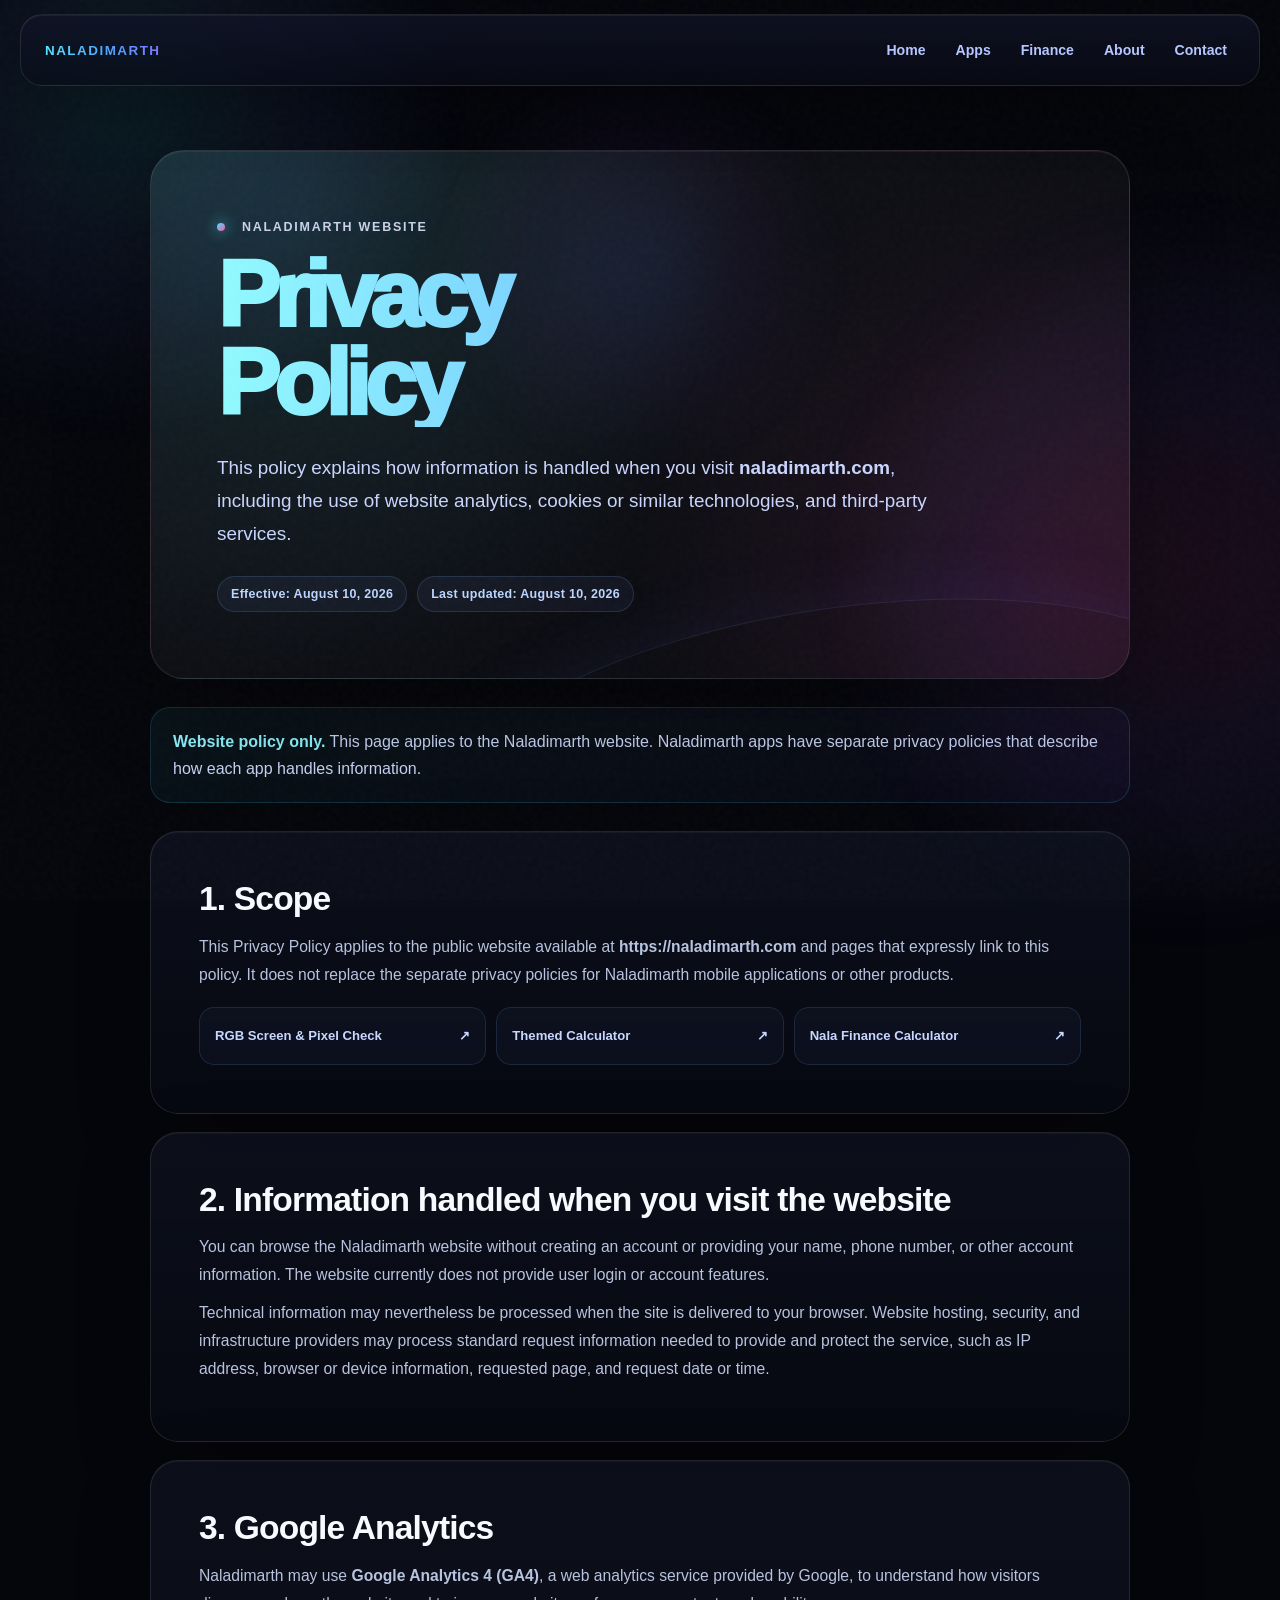
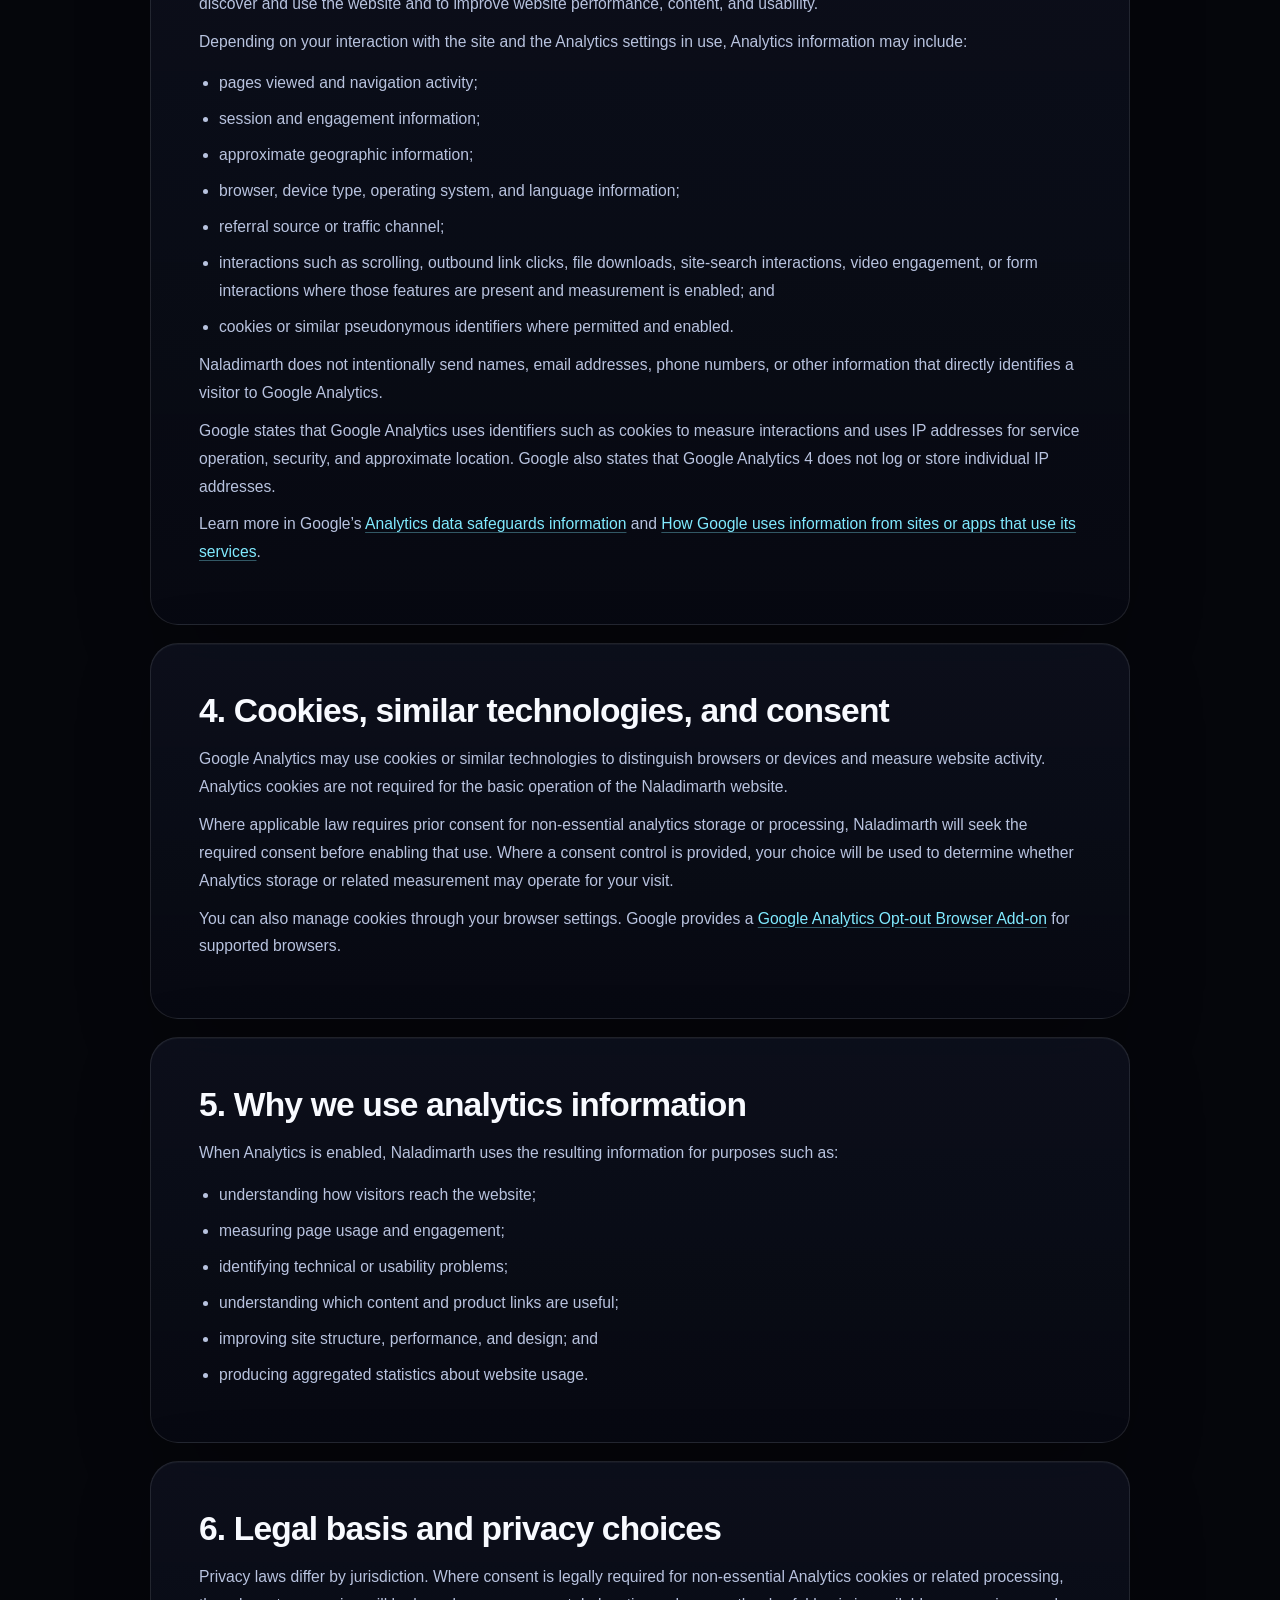
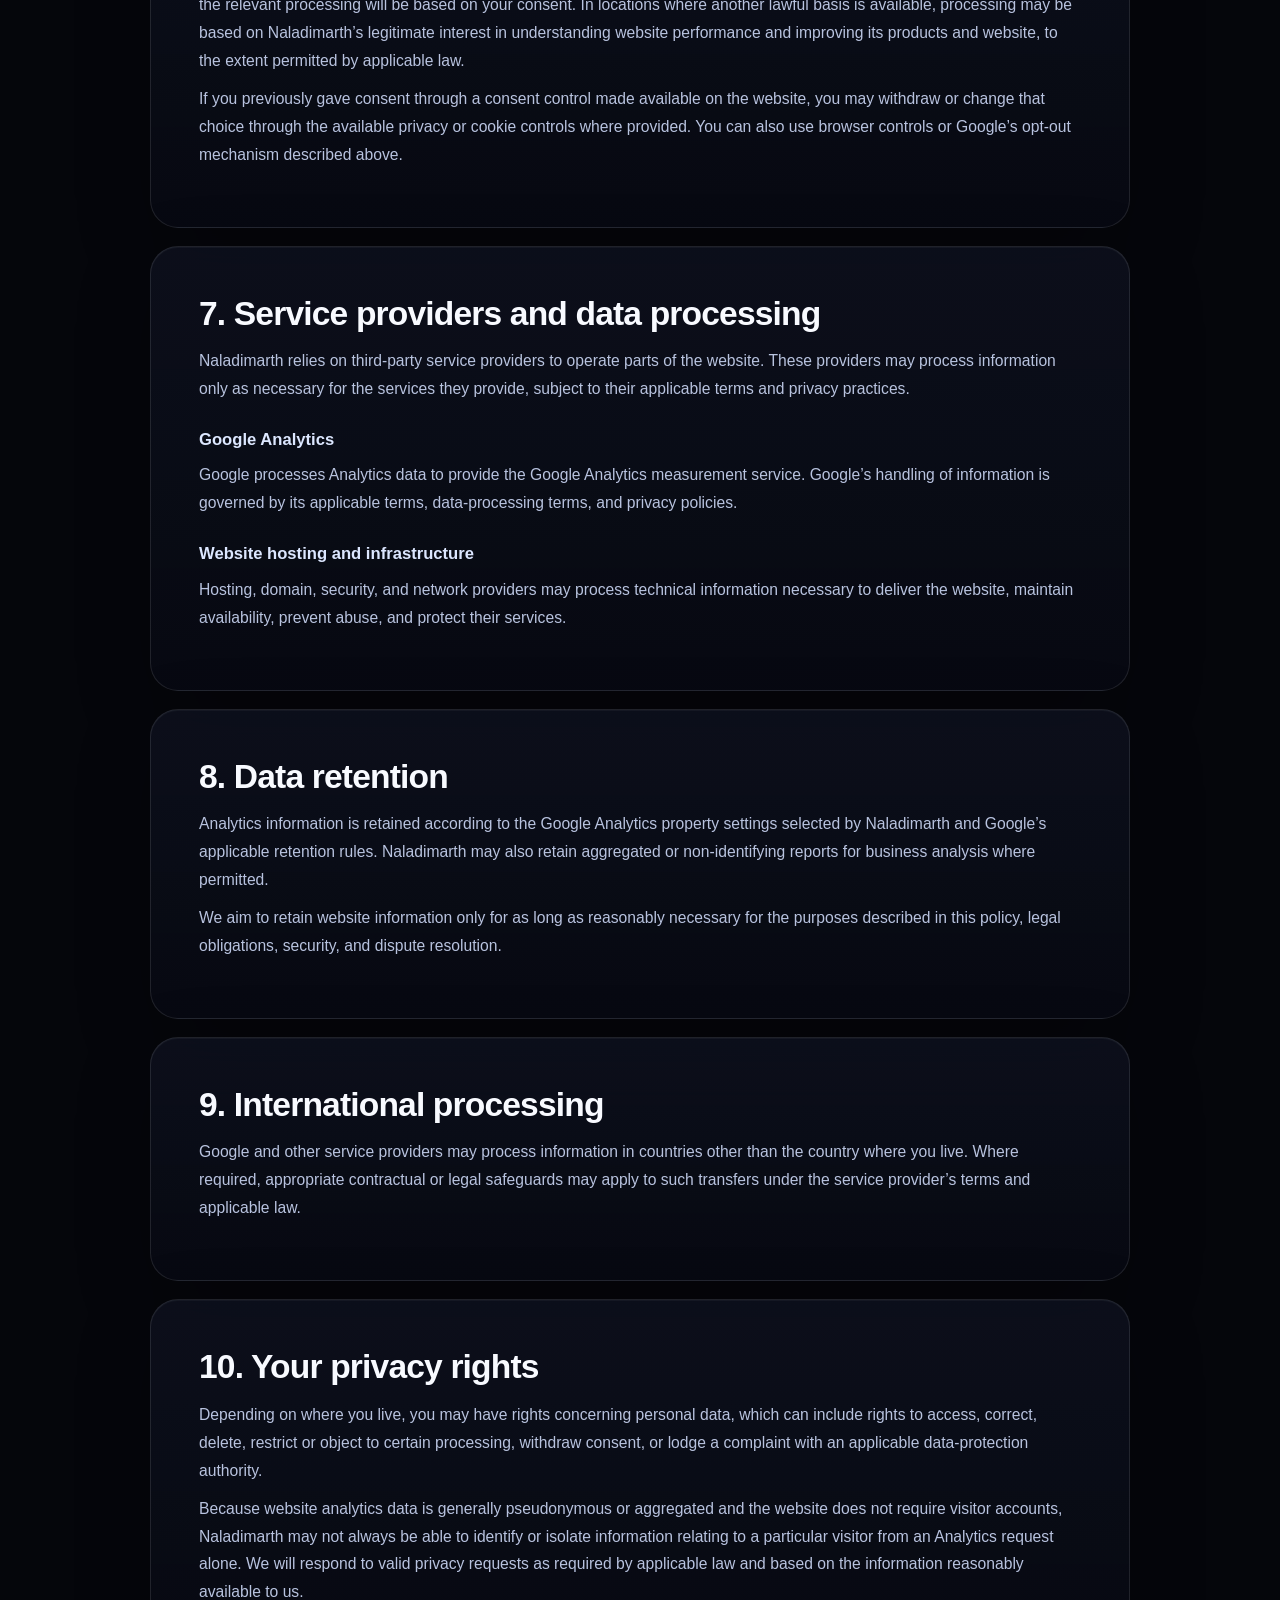
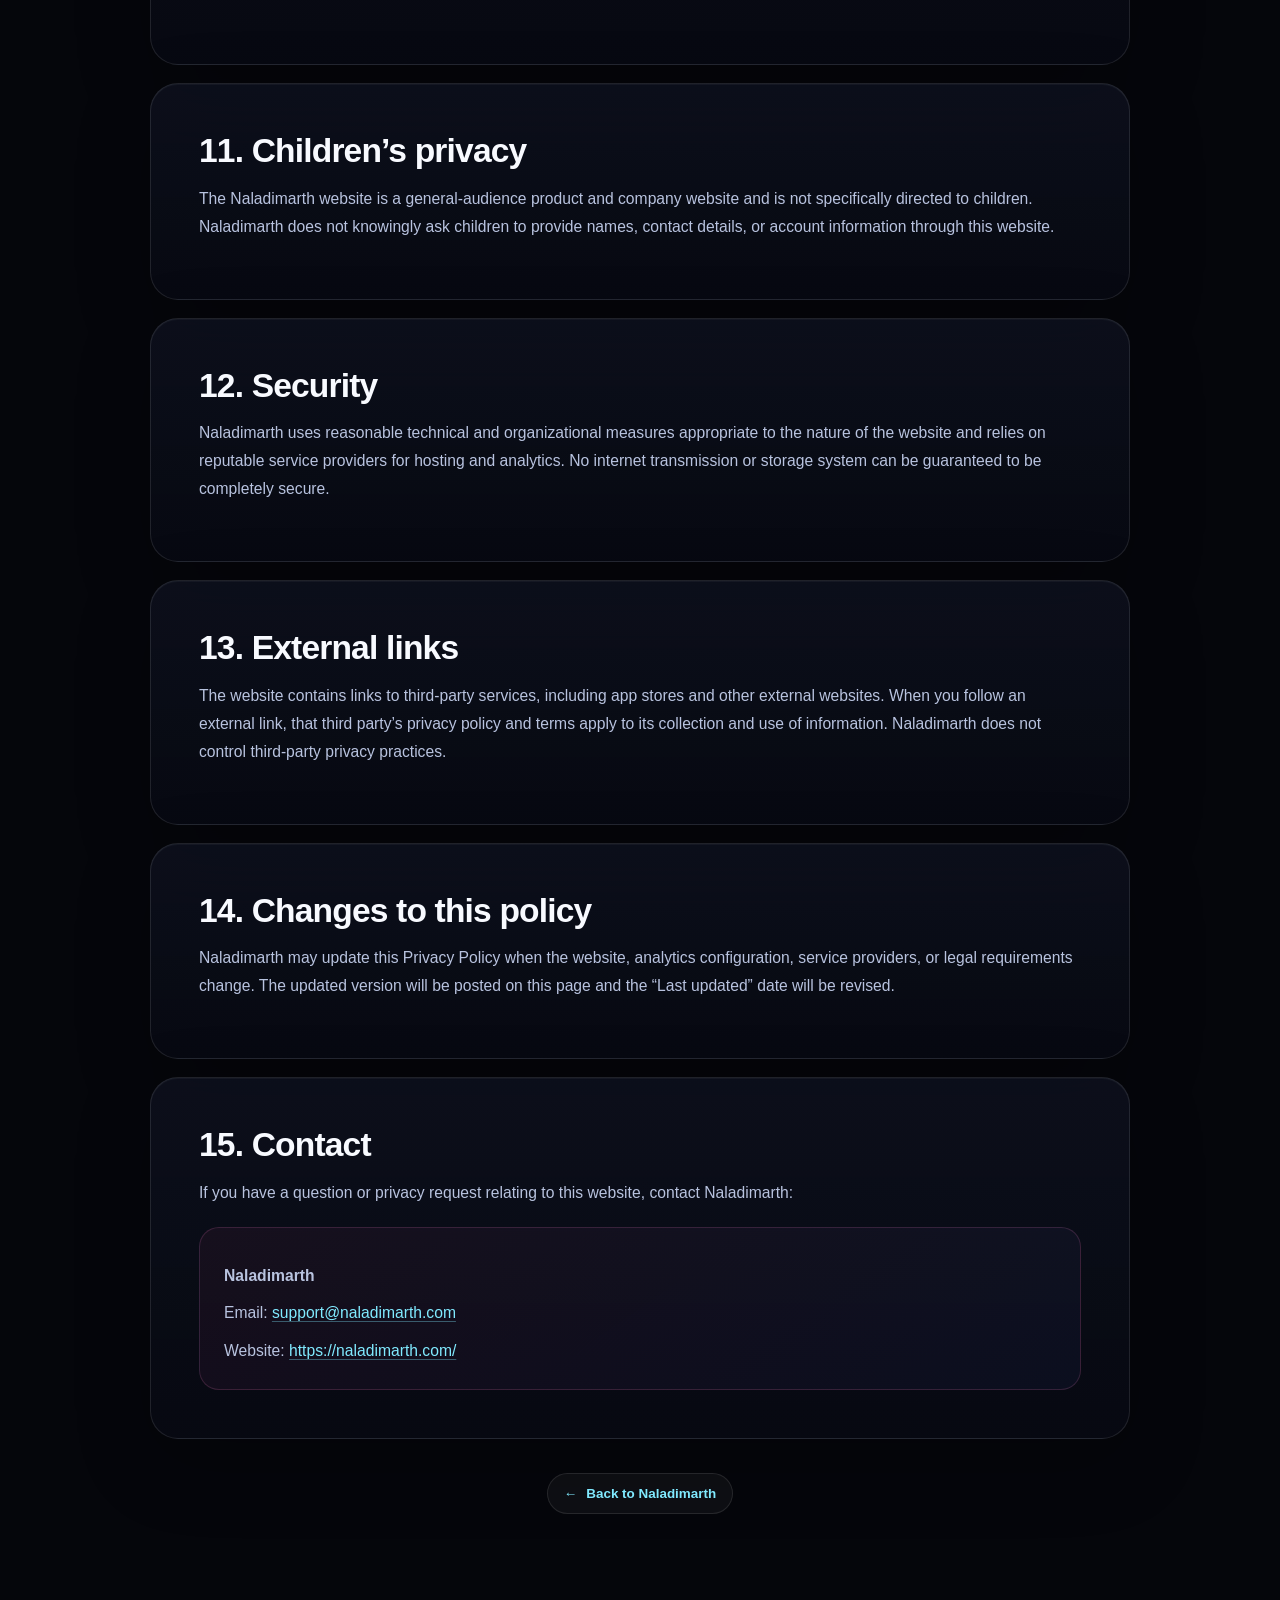
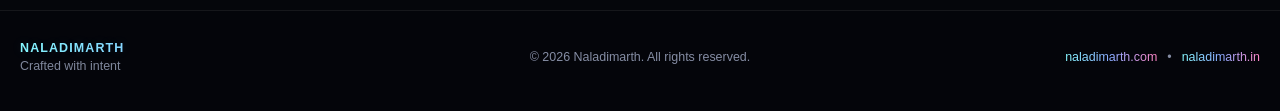
==== nala-website-privacy-policy.html @ ff7041a6 "Add Naladimarth website privacy policy" ====
<!doctype html>
<html lang="en">
<head>
  <meta charset="utf-8" />
  <meta name="viewport" content="width=device-width, initial-scale=1, viewport-fit=cover" />
  <meta name="theme-color" content="#05060b" />

  <title>Naladimarth Website Privacy Policy</title>
  <meta name="description" content="Privacy Policy for the Naladimarth website, including information about website analytics, cookies, visitor data, and privacy choices." />
  <meta name="robots" content="index, follow" />
  <link rel="canonical" href="https://naladimarth.com/nala-website-privacy-policy.html" />

  <meta property="og:type" content="website" />
  <meta property="og:title" content="Naladimarth Website Privacy Policy" />
  <meta property="og:description" content="How Naladimarth handles information when you visit naladimarth.com." />
  <meta property="og:url" content="https://naladimarth.com/nala-website-privacy-policy.html" />
  <meta property="og:site_name" content="Naladimarth" />

  <meta name="twitter:card" content="summary" />
  <meta name="twitter:title" content="Naladimarth Website Privacy Policy" />
  <meta name="twitter:description" content="How Naladimarth handles information when you visit naladimarth.com." />

  <link rel="icon" href="data:image/svg+xml,%3Csvg xmlns='http://www.w3.org/2000/svg' viewBox='0 0 64 64'%3E%3Crect width='64' height='64' rx='16' fill='%2305060b'/%3E%3Ctext x='50%25' y='52%25' dominant-baseline='middle' text-anchor='middle' font-size='38' font-family='Arial,sans-serif' font-weight='800' fill='white'%3EN%3C/text%3E%3C/svg%3E" />
  <link rel="stylesheet" href="/assets/css/site.css" />

  <style>
    .policy-main {
      position: relative;
      z-index: 2;
      min-height: 100svh;
      padding: 150px 0 96px;
    }

    .policy-main::before,
    .policy-main::after {
      content: "";
      position: fixed;
      z-index: -1;
      pointer-events: none;
      border-radius: 50%;
      filter: blur(30px);
      opacity: .8;
    }

    .policy-main::before {
      width: min(52vw, 760px);
      height: min(52vw, 760px);
      top: -18vw;
      left: -16vw;
      background: radial-gradient(circle, rgba(67, 233, 255, .13), rgba(92, 124, 255, .08) 42%, transparent 72%);
    }

    .policy-main::after {
      width: min(58vw, 820px);
      height: min(58vw, 820px);
      right: -22vw;
      top: 22vh;
      background: radial-gradient(circle, rgba(255, 79, 167, .11), rgba(138, 92, 255, .08) 44%, transparent 72%);
    }

    .policy-shell {
      width: min(calc(100% - 40px), 980px);
      margin: 0 auto;
    }

    .policy-hero {
      position: relative;
      overflow: hidden;
      margin-bottom: 28px;
      padding: clamp(34px, 6vw, 66px);
      border: 1px solid var(--line);
      border-radius: 34px;
      background:
        radial-gradient(circle at 15% 15%, rgba(67, 233, 255, .11), transparent 28rem),
        radial-gradient(circle at 92% 82%, rgba(255, 79, 167, .10), transparent 26rem),
        linear-gradient(145deg, rgba(255,255,255,.055), rgba(255,255,255,.018));
      box-shadow: 0 30px 95px rgba(0,0,0,.30), inset 0 1px 0 rgba(255,255,255,.055);
    }

    .policy-hero::after {
      content: "";
      position: absolute;
      inset: auto -12% -45% 30%;
      height: 58%;
      border-radius: 50%;
      border: 1px solid rgba(112, 179, 255, .12);
      box-shadow: 0 0 80px rgba(103, 103, 255, .09);
      transform: rotate(-8deg);
      pointer-events: none;
    }

    .policy-hero .eyebrow {
      display: inline-flex;
      align-items: center;
      gap: 9px;
      margin-bottom: 18px;
    }

    .policy-hero h1 {
      max-width: 820px;
      margin: 0;
      font-size: clamp(3rem, 7.3vw, 6.7rem);
      line-height: .94;
      letter-spacing: -.065em;
      font-weight: 950;
      background: linear-gradient(90deg, #92fbff 0%, #75c4ff 24%, #9c82ff 51%, #ff82c4 78%, #ffd278 100%);
      background-size: 220% 100%;
      -webkit-background-clip: text;
      background-clip: text;
      color: transparent;
    }

    .policy-hero-copy {
      max-width: 720px;
      margin: 24px 0 0;
      color: #cad6ff;
      font-size: clamp(1rem, 1.9vw, 1.18rem);
      line-height: 1.75;
    }

    .policy-meta {
      display: flex;
      flex-wrap: wrap;
      gap: 10px;
      margin-top: 26px;
    }

    .policy-meta span {
      display: inline-flex;
      align-items: center;
      min-height: 36px;
      padding: 8px 13px;
      border: 1px solid rgba(133, 179, 255, .16);
      border-radius: 999px;
      background: rgba(115, 153, 255, .065);
      color: #bcd6ff;
      font-size: .78rem;
      font-weight: 800;
      letter-spacing: .025em;
    }

    .policy-note {
      margin: 0 0 28px;
      padding: 20px 22px;
      border: 1px solid rgba(67, 233, 255, .15);
      border-radius: 20px;
      background: linear-gradient(145deg, rgba(67, 233, 255, .055), rgba(138, 92, 255, .045));
      color: #c9d6f7;
      line-height: 1.7;
    }

    .policy-note strong { color: #8ef4ff; }

    .policy-card {
      margin-top: 18px;
      padding: clamp(28px, 5vw, 48px);
      border: 1px solid var(--line);
      border-radius: 28px;
      background:
        linear-gradient(180deg, rgba(14, 17, 31, .78), rgba(8, 10, 19, .86));
      box-shadow: 0 24px 76px rgba(0,0,0,.24), inset 0 1px 0 rgba(255,255,255,.04);
    }

    .policy-card h2 {
      margin: 0 0 14px;
      color: #f8faff;
      font-size: clamp(1.45rem, 3vw, 2.1rem);
      line-height: 1.15;
      letter-spacing: -.025em;
    }

    .policy-card h3 {
      margin: 26px 0 10px;
      color: #dce7ff;
      font-size: 1.04rem;
      line-height: 1.35;
    }

    .policy-card p,
    .policy-card li {
      color: #b8c3df;
      font-size: .98rem;
      line-height: 1.78;
    }

    .policy-card p { margin: 10px 0; }

    .policy-card ul {
      margin: 14px 0 6px;
      padding-left: 1.25rem;
    }

    .policy-card li + li { margin-top: 8px; }

    .policy-card a,
    .policy-contact a,
    .policy-back {
      color: #80eaff;
      text-decoration-color: rgba(128, 234, 255, .35);
      text-underline-offset: 3px;
    }

    .policy-card a:hover,
    .policy-contact a:hover,
    .policy-back:hover { color: #ffd0ed; }

    .policy-scope-links {
      display: grid;
      grid-template-columns: repeat(3, minmax(0, 1fr));
      gap: 10px;
      margin-top: 18px;
    }

    .policy-scope-links a {
      display: flex;
      align-items: center;
      justify-content: space-between;
      gap: 12px;
      min-height: 58px;
      padding: 13px 15px;
      border: 1px solid rgba(133, 179, 255, .14);
      border-radius: 15px;
      background: rgba(115, 153, 255, .045);
      color: #c8d7ff;
      font-size: .82rem;
      font-weight: 800;
      text-decoration: none;
      transition: transform .22s var(--ease), border-color .22s ease, background .22s ease;
    }

    .policy-scope-links a:hover {
      transform: translateY(-2px);
      border-color: rgba(112, 231, 255, .28);
      background: rgba(78, 210, 255, .07);
      color: #fff;
    }

    .policy-contact {
      margin-top: 20px;
      padding: 24px;
      border: 1px solid rgba(255, 130, 196, .16);
      border-radius: 20px;
      background: linear-gradient(145deg, rgba(255, 79, 167, .055), rgba(92, 124, 255, .05));
    }

    .policy-contact p:last-child { margin-bottom: 0; }

    .policy-back-row {
      display: flex;
      justify-content: center;
      padding-top: 34px;
    }

    .policy-back {
      display: inline-flex;
      align-items: center;
      gap: 9px;
      padding: 12px 16px;
      border: 1px solid rgba(255,255,255,.10);
      border-radius: 999px;
      background: rgba(255,255,255,.035);
      font-size: .84rem;
      font-weight: 850;
      text-decoration: none;
    }

    @media (max-width: 760px) {
      .policy-main { padding-top: 122px; padding-bottom: 72px; }
      .policy-shell { width: min(calc(100% - 28px), 980px); }
      .policy-hero { border-radius: 26px; }
      .policy-card { border-radius: 22px; }
      .policy-scope-links { grid-template-columns: 1fr; }
      .policy-scope-links a { min-height: 52px; }
    }

    @media (max-width: 520px) {
      .policy-main { padding-top: 110px; }
      .policy-hero { padding: 28px 22px 30px; }
      .policy-card { padding: 26px 21px; }
      .policy-note { padding: 18px; }
      .policy-hero h1 { font-size: clamp(2.65rem, 13vw, 4rem); }
    }
  </style>
</head>
<body>
  <a class="skip-link" href="#main">Skip to content</a>
  <div class="scroll-progress" aria-hidden="true"><span></span></div>
  <div class="cursor-glow" aria-hidden="true"></div>
  <div class="page-noise" aria-hidden="true"></div>

  <header class="site-header" data-header>
    <div class="header-shell">
      <a class="brand-mini" href="/" aria-label="Naladimarth home">NALADIMARTH</a>
      <nav class="site-nav" aria-label="Primary navigation">
        <a href="/#home">Home</a>
        <a href="/#apps">Apps</a>
        <a href="/#finance">Finance</a>
        <a href="/#about">About</a>
        <a href="/#contact">Contact</a>
      </nav>
    </div>
  </header>

  <main id="main" class="policy-main">
    <div class="policy-shell">
      <section class="policy-hero" aria-labelledby="policy-title">
        <p class="eyebrow"><span class="eyebrow-dot"></span> Naladimarth website</p>
        <h1 id="policy-title">Privacy<br />Policy</h1>
        <p class="policy-hero-copy">
          This policy explains how information is handled when you visit <strong>naladimarth.com</strong>, including the use of website analytics, cookies or similar technologies, and third-party services.
        </p>
        <div class="policy-meta" aria-label="Policy details">
          <span>Effective: August 10, 2026</span>
          <span>Last updated: August 10, 2026</span>
        </div>
      </section>

      <p class="policy-note">
        <strong>Website policy only.</strong> This page applies to the Naladimarth website. Naladimarth apps have separate privacy policies that describe how each app handles information.
      </p>

      <section class="policy-card">
        <h2>1. Scope</h2>
        <p>
          This Privacy Policy applies to the public website available at <strong>https://naladimarth.com</strong> and pages that expressly link to this policy. It does not replace the separate privacy policies for Naladimarth mobile applications or other products.
        </p>
        <div class="policy-scope-links" aria-label="App privacy policies">
          <a href="/privacy-policy.html">RGB Screen &amp; Pixel Check <span aria-hidden="true">↗</span></a>
          <a href="/nala-calculator/privacy-policy.html">Themed Calculator <span aria-hidden="true">↗</span></a>
          <a href="/nala-finance-calculator/privacy-policy.html">Nala Finance Calculator <span aria-hidden="true">↗</span></a>
        </div>
      </section>

      <section class="policy-card">
        <h2>2. Information handled when you visit the website</h2>
        <p>
          You can browse the Naladimarth website without creating an account or providing your name, phone number, or other account information. The website currently does not provide user login or account features.
        </p>
        <p>
          Technical information may nevertheless be processed when the site is delivered to your browser. Website hosting, security, and infrastructure providers may process standard request information needed to provide and protect the service, such as IP address, browser or device information, requested page, and request date or time.
        </p>
      </section>

      <section class="policy-card">
        <h2>3. Google Analytics</h2>
        <p>
          Naladimarth may use <strong>Google Analytics 4 (GA4)</strong>, a web analytics service provided by Google, to understand how visitors discover and use the website and to improve website performance, content, and usability.
        </p>
        <p>Depending on your interaction with the site and the Analytics settings in use, Analytics information may include:</p>
        <ul>
          <li>pages viewed and navigation activity;</li>
          <li>session and engagement information;</li>
          <li>approximate geographic information;</li>
          <li>browser, device type, operating system, and language information;</li>
          <li>referral source or traffic channel;</li>
          <li>interactions such as scrolling, outbound link clicks, file downloads, site-search interactions, video engagement, or form interactions where those features are present and measurement is enabled; and</li>
          <li>cookies or similar pseudonymous identifiers where permitted and enabled.</li>
        </ul>
        <p>
          Naladimarth does not intentionally send names, email addresses, phone numbers, or other information that directly identifies a visitor to Google Analytics.
        </p>
        <p>
          Google states that Google Analytics uses identifiers such as cookies to measure interactions and uses IP addresses for service operation, security, and approximate location. Google also states that Google Analytics 4 does not log or store individual IP addresses.
        </p>
        <p>
          Learn more in Google’s <a href="https://support.google.com/analytics/answer/6004245" target="_blank" rel="noopener noreferrer">Analytics data safeguards information</a> and <a href="https://policies.google.com/technologies/partner-sites" target="_blank" rel="noopener noreferrer">How Google uses information from sites or apps that use its services</a>.
        </p>
      </section>

      <section class="policy-card">
        <h2>4. Cookies, similar technologies, and consent</h2>
        <p>
          Google Analytics may use cookies or similar technologies to distinguish browsers or devices and measure website activity. Analytics cookies are not required for the basic operation of the Naladimarth website.
        </p>
        <p>
          Where applicable law requires prior consent for non-essential analytics storage or processing, Naladimarth will seek the required consent before enabling that use. Where a consent control is provided, your choice will be used to determine whether Analytics storage or related measurement may operate for your visit.
        </p>
        <p>
          You can also manage cookies through your browser settings. Google provides a <a href="https://tools.google.com/dlpage/gaoptout" target="_blank" rel="noopener noreferrer">Google Analytics Opt-out Browser Add-on</a> for supported browsers.
        </p>
      </section>

      <section class="policy-card">
        <h2>5. Why we use analytics information</h2>
        <p>When Analytics is enabled, Naladimarth uses the resulting information for purposes such as:</p>
        <ul>
          <li>understanding how visitors reach the website;</li>
          <li>measuring page usage and engagement;</li>
          <li>identifying technical or usability problems;</li>
          <li>understanding which content and product links are useful;</li>
          <li>improving site structure, performance, and design; and</li>
          <li>producing aggregated statistics about website usage.</li>
        </ul>
      </section>

      <section class="policy-card">
        <h2>6. Legal basis and privacy choices</h2>
        <p>
          Privacy laws differ by jurisdiction. Where consent is legally required for non-essential Analytics cookies or related processing, the relevant processing will be based on your consent. In locations where another lawful basis is available, processing may be based on Naladimarth’s legitimate interest in understanding website performance and improving its products and website, to the extent permitted by applicable law.
        </p>
        <p>
          If you previously gave consent through a consent control made available on the website, you may withdraw or change that choice through the available privacy or cookie controls where provided. You can also use browser controls or Google’s opt-out mechanism described above.
        </p>
      </section>

      <section class="policy-card">
        <h2>7. Service providers and data processing</h2>
        <p>
          Naladimarth relies on third-party service providers to operate parts of the website. These providers may process information only as necessary for the services they provide, subject to their applicable terms and privacy practices.
        </p>
        <h3>Google Analytics</h3>
        <p>
          Google processes Analytics data to provide the Google Analytics measurement service. Google’s handling of information is governed by its applicable terms, data-processing terms, and privacy policies.
        </p>
        <h3>Website hosting and infrastructure</h3>
        <p>
          Hosting, domain, security, and network providers may process technical information necessary to deliver the website, maintain availability, prevent abuse, and protect their services.
        </p>
      </section>

      <section class="policy-card">
        <h2>8. Data retention</h2>
        <p>
          Analytics information is retained according to the Google Analytics property settings selected by Naladimarth and Google’s applicable retention rules. Naladimarth may also retain aggregated or non-identifying reports for business analysis where permitted.
        </p>
        <p>
          We aim to retain website information only for as long as reasonably necessary for the purposes described in this policy, legal obligations, security, and dispute resolution.
        </p>
      </section>

      <section class="policy-card">
        <h2>9. International processing</h2>
        <p>
          Google and other service providers may process information in countries other than the country where you live. Where required, appropriate contractual or legal safeguards may apply to such transfers under the service provider’s terms and applicable law.
        </p>
      </section>

      <section class="policy-card">
        <h2>10. Your privacy rights</h2>
        <p>
          Depending on where you live, you may have rights concerning personal data, which can include rights to access, correct, delete, restrict or object to certain processing, withdraw consent, or lodge a complaint with an applicable data-protection authority.
        </p>
        <p>
          Because website analytics data is generally pseudonymous or aggregated and the website does not require visitor accounts, Naladimarth may not always be able to identify or isolate information relating to a particular visitor from an Analytics request alone. We will respond to valid privacy requests as required by applicable law and based on the information reasonably available to us.
        </p>
      </section>

      <section class="policy-card">
        <h2>11. Children’s privacy</h2>
        <p>
          The Naladimarth website is a general-audience product and company website and is not specifically directed to children. Naladimarth does not knowingly ask children to provide names, contact details, or account information through this website.
        </p>
      </section>

      <section class="policy-card">
        <h2>12. Security</h2>
        <p>
          Naladimarth uses reasonable technical and organizational measures appropriate to the nature of the website and relies on reputable service providers for hosting and analytics. No internet transmission or storage system can be guaranteed to be completely secure.
        </p>
      </section>

      <section class="policy-card">
        <h2>13. External links</h2>
        <p>
          The website contains links to third-party services, including app stores and other external websites. When you follow an external link, that third party’s privacy policy and terms apply to its collection and use of information. Naladimarth does not control third-party privacy practices.
        </p>
      </section>

      <section class="policy-card">
        <h2>14. Changes to this policy</h2>
        <p>
          Naladimarth may update this Privacy Policy when the website, analytics configuration, service providers, or legal requirements change. The updated version will be posted on this page and the “Last updated” date will be revised.
        </p>
      </section>

      <section class="policy-card">
        <h2>15. Contact</h2>
        <p>If you have a question or privacy request relating to this website, contact Naladimarth:</p>
        <div class="policy-contact">
          <p><strong>Naladimarth</strong></p>
          <p>Email: <a href="mailto:support@naladimarth.com">support@naladimarth.com</a></p>
          <p>Website: <a href="https://naladimarth.com/">https://naladimarth.com/</a></p>
        </div>
      </section>

      <div class="policy-back-row">
        <a class="policy-back" href="/"><span aria-hidden="true">←</span> Back to Naladimarth</a>
      </div>
    </div>
  </main>

  <footer class="site-footer">
    <div class="section-shell footer-row">
      <div class="footer-brand">
        <strong>NALADIMARTH</strong>
        <span>Crafted with intent</span>
      </div>
      <p>© 2026 Naladimarth. All rights reserved.</p>
      <div class="domain-links">
        <a href="https://naladimarth.com/">naladimarth.com</a>
        <span>•</span>
        <a href="https://naladimarth.in/">naladimarth.in</a>
      </div>
    </div>
  </footer>

  <script src="/assets/js/site.js" defer></script>
</body>
</html>
---- assets/css/site.css ----
:root {
  color-scheme: dark;
  --bg: #05060b;
  --bg-soft: #090b13;
  --panel: rgba(12, 15, 28, 0.72);
  --panel-strong: rgba(14, 17, 31, 0.92);
  --text: #f7f7fb;
  --muted: #aeb4c8;
  --line: rgba(255, 255, 255, 0.10);
  --line-strong: rgba(255, 255, 255, 0.17);
  --cyan: #43e9ff;
  --blue: #5c7cff;
  --violet: #8a5cff;
  --pink: #ff4fa7;
  --orange: #ff8a3d;
  --green: #52f28a;
  --max-width: 1240px;
  --header-h: 72px;
  --ease: cubic-bezier(.2,.8,.2,1);
}

* { box-sizing: border-box; }
html { scroll-behavior: smooth; scroll-padding-top: 92px; }
body {
  margin: 0;
  min-width: 320px;
  background:
    radial-gradient(circle at 50% -10%, rgba(80, 96, 255, 0.16), transparent 32rem),
    var(--bg);
  color: var(--text);
  font-family: Inter, ui-sans-serif, -apple-system, BlinkMacSystemFont, "Segoe UI", sans-serif;
  -webkit-font-smoothing: antialiased;
  text-rendering: optimizeLegibility;
  overflow-x: hidden;
  overflow-x: clip;
}

::selection { background: rgba(109, 103, 255, 0.45); color: #fff; }
a { color: inherit; }
img { max-width: 100%; display: block; }
button, a { -webkit-tap-highlight-color: transparent; }

.skip-link {
  position: fixed;
  left: 16px;
  top: 12px;
  z-index: 1000;
  transform: translateY(-180%);
  background: #fff;
  color: #06070b;
  border-radius: 10px;
  padding: 10px 14px;
  font-weight: 800;
}
.skip-link:focus { transform: translateY(0); }

.page-noise {
  position: fixed;
  inset: 0;
  pointer-events: none;
  z-index: 50;
  opacity: .035;
  background-image: url("data:image/svg+xml,%3Csvg viewBox='0 0 180 180' xmlns='http://www.w3.org/2000/svg'%3E%3Cfilter id='n'%3E%3CfeTurbulence type='fractalNoise' baseFrequency='.9' numOctaves='3' stitchTiles='stitch'/%3E%3C/filter%3E%3Crect width='100%25' height='100%25' filter='url(%23n)' opacity='.8'/%3E%3C/svg%3E");
}

.cursor-glow {
  position: fixed;
  z-index: 1;
  width: 420px;
  height: 420px;
  left: var(--cursor-x, 50vw);
  top: var(--cursor-y, 30vh);
  transform: translate(-50%, -50%);
  border-radius: 50%;
  background: radial-gradient(circle, rgba(90, 120, 255, .10), rgba(140, 80, 255, .05) 35%, transparent 70%);
  filter: blur(12px);
  pointer-events: none;
}

.scroll-progress {
  position: fixed;
  top: 0;
  left: 0;
  width: 100%;
  height: 2px;
  z-index: 200;
  background: transparent;
}
.scroll-progress span {
  display: block;
  width: var(--progress, 0%);
  height: 100%;
  background: linear-gradient(90deg, var(--cyan), var(--violet), var(--pink), var(--orange));
  box-shadow: 0 0 14px rgba(99, 106, 255, .9);
}

.site-header {
  position: fixed;
  top: 14px;
  left: 0;
  width: 100%;
  z-index: 100;
  padding: 0 18px;
  transition: transform .35s var(--ease), opacity .35s var(--ease);
}
.site-header.is-hidden { transform: translateY(-120%); opacity: 0; }
.header-shell {
  width: min(100%, var(--max-width));
  height: var(--header-h);
  margin: 0 auto;
  padding: 0 18px 0 24px;
  display: flex;
  align-items: center;
  justify-content: space-between;
  gap: 28px;
  border: 1px solid rgba(255,255,255,.10);
  border-radius: 22px;
  background: linear-gradient(180deg, rgba(17, 20, 38, .78), rgba(9, 11, 22, .66));
  box-shadow: 0 18px 65px rgba(0,0,0,.28), inset 0 1px 0 rgba(255,255,255,.06);
  backdrop-filter: blur(22px) saturate(145%);
  -webkit-backdrop-filter: blur(22px) saturate(145%);
}
.brand-mini {
  font-size: .84rem;
  font-weight: 900;
  letter-spacing: .11em;
  text-decoration: none;
  white-space: nowrap;
}
.site-nav {
  display: flex;
  align-items: center;
  gap: 2px;
}
.site-nav a {
  position: relative;
  padding: 11px 14px;
  border-radius: 999px;
  color: #c9cde0;
  font-size: .88rem;
  font-weight: 700;
  text-decoration: none;
  transition: color .25s ease, background .25s ease;
}
.site-nav a:hover,
.site-nav a.is-active {
  color: #fff;
  background: rgba(255,255,255,.055);
}
.site-nav a::after {
  content: "";
  position: absolute;
  left: 50%;
  right: 50%;
  bottom: 4px;
  height: 1.5px;
  border-radius: 999px;
  background: linear-gradient(90deg, var(--cyan), var(--pink));
  box-shadow: 0 0 10px rgba(65, 221, 255, .8);
  transition: left .3s var(--ease), right .3s var(--ease);
}
.site-nav a.is-active::after { left: 16px; right: 16px; }

.section-shell {
  width: min(calc(100% - 40px), var(--max-width));
  margin: 0 auto;
}
.section-anchor { position: relative; }
.eyebrow {
  margin: 0 0 14px;
  color: #cdd3e6;
  font-size: .78rem;
  line-height: 1;
  font-weight: 900;
  letter-spacing: .14em;
  text-transform: uppercase;
}
.eyebrow-dot {
  display: inline-block;
  width: 8px;
  height: 8px;
  margin-right: 8px;
  border-radius: 50%;
  background: linear-gradient(135deg, var(--cyan), var(--pink));
  box-shadow: 0 0 14px rgba(74, 225, 255, .9);
}

/* Hero */
.hero {
  min-height: max(760px, 100svh);
  padding: 150px 24px 80px;
  display: grid;
  place-items: center;
  isolation: isolate;
  overflow: hidden;
  border-bottom: 1px solid rgba(255,255,255,.08);
  background:
    radial-gradient(60% 55% at 50% 45%, rgba(28, 34, 68, .36), transparent 70%),
    linear-gradient(180deg, #05060b 0%, #060713 72%, #05060b 100%);
}
.hero-content {
  position: relative;
  z-index: 8;
  width: min(100%, 1420px);
  text-align: center;
}
.hero-eyebrow {
  color: #b7bed6;
  opacity: 0;
  animation: heroUp .85s .12s var(--ease) forwards;
}
.hero-title {
  margin: 0;
  font-size: clamp(4rem, 11.4vw, 10.6rem);
  line-height: .84;
  letter-spacing: -.07em;
  font-weight: 950;
  white-space: nowrap;
  filter: drop-shadow(0 0 36px rgba(111, 110, 255, .14));
}
.hero-title span {
  display: inline-block;
  color: #fff;
  background: linear-gradient(94deg, #ffffff 10%, #e9eaff 37%, #ffffff 58%, #d8ddff 84%);
  background-size: 180% 100%;
  -webkit-background-clip: text;
  background-clip: text;
  -webkit-text-fill-color: transparent;
  opacity: 0;
  transform: translateY(54px) scale(.985);
  animation: heroTitle 1.15s .22s var(--ease) forwards, titleShine 9s 1.6s ease-in-out infinite;
}
.hero-tagline {
  margin: 34px 0 0;
  font-size: clamp(2rem, 4.3vw, 4.25rem);
  line-height: 1;
  font-weight: 850;
  letter-spacing: -.045em;
  background: linear-gradient(90deg, var(--cyan), #6781ff 27%, #a75cff 52%, #ff4fa7 75%, var(--orange));
  background-size: 180% 100%;
  -webkit-background-clip: text;
  background-clip: text;
  color: transparent;
  opacity: 0;
  animation: heroUp .95s .46s var(--ease) forwards, gradientShift 8s 1.8s ease-in-out infinite alternate;
}
.hero-copy {
  margin: 20px auto 0;
  color: #bdc4d8;
  font-size: clamp(1rem, 1.6vw, 1.22rem);
  font-weight: 520;
  opacity: 0;
  animation: heroUp .9s .66s var(--ease) forwards;
}
.scroll-cue {
  margin: 68px auto 0;
  display: inline-flex;
  flex-direction: column;
  align-items: center;
  gap: 8px;
  color: #aab2ca;
  font-size: .74rem;
  font-weight: 800;
  letter-spacing: .11em;
  text-decoration: none;
  text-transform: uppercase;
  opacity: 0;
  animation: heroUp .9s .86s var(--ease) forwards;
}
.scroll-cue svg {
  width: 24px;
  height: 24px;
  fill: none;
  stroke: var(--cyan);
  stroke-width: 1.8;
  filter: drop-shadow(0 0 10px rgba(70, 233, 255, .7));
  animation: cueBounce 1.8s ease-in-out infinite;
}
.hero-orb {
  position: absolute;
  border-radius: 50%;
  filter: blur(40px);
  opacity: .68;
  z-index: 1;
  animation: orbFloat 14s ease-in-out infinite alternate;
}
.orb-one {
  width: 520px;
  height: 520px;
  left: -160px;
  top: 16%;
  background: radial-gradient(circle at 65% 45%, rgba(56, 117, 255, .72), rgba(105, 58, 255, .22) 52%, transparent 72%);
}
.orb-two {
  width: 560px;
  height: 560px;
  right: -180px;
  bottom: 3%;
  background: radial-gradient(circle at 30% 50%, rgba(255, 65, 148, .62), rgba(255, 118, 42, .18) 52%, transparent 72%);
  animation-delay: -5s;
}
.hero-grid {
  position: absolute;
  inset: 0;
  z-index: 0;
  opacity: .25;
  background-image:
    linear-gradient(rgba(255,255,255,.03) 1px, transparent 1px),
    linear-gradient(90deg, rgba(255,255,255,.03) 1px, transparent 1px);
  background-size: 64px 64px;
  -webkit-mask-image: linear-gradient(to bottom, transparent, #000 25%, #000 60%, transparent 92%);
  mask-image: linear-gradient(to bottom, transparent, #000 25%, #000 60%, transparent 92%);
}
.hero-ribbon {
  position: absolute;
  z-index: 3;
  left: -12%;
  width: 124%;
  height: 170px;
  border-radius: 50%;
  filter: blur(10px);
  opacity: .7;
  pointer-events: none;
}
.ribbon-one {
  bottom: 7%;
  transform: rotate(-4deg);
  background: radial-gradient(ellipse at 35% 50%, rgba(66, 231, 255, .36), transparent 22%), radial-gradient(ellipse at 64% 50%, rgba(156, 72, 255, .34), transparent 25%);
  animation: ribbonFlow 10s ease-in-out infinite alternate;
}
.ribbon-two {
  bottom: 4%;
  transform: rotate(5deg);
  background: radial-gradient(ellipse at 58% 50%, rgba(255, 59, 153, .25), transparent 28%), radial-gradient(ellipse at 82% 55%, rgba(255, 141, 62, .24), transparent 21%);
  animation: ribbonFlow 13s -4s ease-in-out infinite alternate-reverse;
}

/* Shared reveal */
.reveal {
  opacity: 0;
  transform: translateY(64px) scale(.985);
  filter: blur(10px);
  transition: opacity .9s var(--ease), transform .9s var(--ease), filter .9s var(--ease);
}
.reveal.is-visible {
  opacity: 1;
  transform: translateY(0) scale(1);
  filter: blur(0);
}

/* Apps */
.apps-section {
  padding: 132px 0 110px;
  background:
    radial-gradient(circle at 85% 18%, rgba(114, 65, 255, .12), transparent 28rem),
    radial-gradient(circle at 4% 68%, rgba(25, 190, 255, .08), transparent 26rem),
    #05060b;
}
.section-heading {
  max-width: 760px;
  margin-bottom: 70px;
}
.section-heading h2,
.finance-copy h2,
.about-copy h2,
.contact-card h2 {
  margin: 0;
  font-size: clamp(2.8rem, 5.6vw, 5.6rem);
  line-height: .98;
  letter-spacing: -.055em;
  font-weight: 920;
}
.section-heading h2 span,
.about-copy h2 span {
  background: linear-gradient(90deg, #7adfff, #8a70ff 52%, #ff67b7);
  -webkit-background-clip: text;
  background-clip: text;
  color: transparent;
}
.section-heading > p:last-child,
.finance-copy > p,
.about-copy > p:last-child,
.contact-card p {
  margin: 26px 0 0;
  max-width: 640px;
  color: var(--muted);
  font-size: clamp(1rem, 1.3vw, 1.14rem);
  line-height: 1.75;
}
.product {
  position: relative;
  min-height: 720px;
  display: grid;
  grid-template-columns: minmax(300px, .82fr) minmax(500px, 1.35fr);
  align-items: center;
  gap: 40px;
  padding: 66px 58px;
  margin: 0 0 72px;
  overflow: hidden;
  border: 1px solid var(--line);
  border-radius: 36px;
  background:
    linear-gradient(145deg, rgba(255,255,255,.055), rgba(255,255,255,.015) 38%, rgba(255,255,255,.024)),
    rgba(8, 10, 19, .78);
  box-shadow: 0 34px 100px rgba(0,0,0,.32), inset 0 1px 0 rgba(255,255,255,.06);
}
.product::before {
  content: "";
  position: absolute;
  inset: 0;
  pointer-events: none;
  opacity: .5;
  background: linear-gradient(105deg, transparent 0 42%, rgba(255,255,255,.035) 53%, transparent 66%);
  transform: translateX(-120%);
}
.product.is-visible::before { animation: panelSweep 1.4s .3s var(--ease) forwards; }
.product-calc {
  grid-template-columns: minmax(500px, 1.35fr) minmax(300px, .82fr);
}
.product-rgb { box-shadow: 0 34px 100px rgba(0,0,0,.34), 0 0 80px rgba(49, 200, 255, .035), inset 0 1px 0 rgba(255,255,255,.06); }
.product-calc { box-shadow: 0 34px 100px rgba(0,0,0,.34), 0 0 80px rgba(144, 75, 255, .045), inset 0 1px 0 rgba(255,255,255,.06); }
.product-copy { position: relative; z-index: 8; }
.product-index {
  position: absolute;
  top: -32px;
  right: 0;
  color: rgba(255,255,255,.06);
  font-size: 5.6rem;
  line-height: 1;
  font-weight: 950;
  letter-spacing: -.08em;
}
.app-icon {
  width: 92px;
  height: 92px;
  border-radius: 24px;
  box-shadow: 0 16px 40px rgba(0,0,0,.4), 0 0 34px rgba(91, 102, 255, .18);
}
.product-kicker {
  margin: 24px 0 10px;
  color: #96a0bf;
  font-size: .78rem;
  font-weight: 850;
  letter-spacing: .12em;
  text-transform: uppercase;
}
.product h3 {
  margin: 0;
  font-size: clamp(2.7rem, 4.6vw, 4.55rem);
  line-height: .95;
  letter-spacing: -.055em;
  font-weight: 920;
}
.product-description {
  margin: 24px 0 0;
  max-width: 470px;
  color: var(--muted);
  font-size: 1.02rem;
  line-height: 1.72;
}
.feature-chips,
.finance-pills {
  display: flex;
  flex-wrap: wrap;
  gap: 9px;
  margin-top: 26px;
}
.feature-chips span,
.finance-pills span {
  padding: 9px 12px;
  border: 1px solid rgba(255,255,255,.10);
  border-radius: 999px;
  background: rgba(255,255,255,.035);
  color: #d8dcef;
  font-size: .78rem;
  font-weight: 720;
}
.product-actions { margin-top: 32px; }
.play-button {
  display: inline-flex;
  align-items: center;
  gap: 12px;
  min-width: 168px;
  padding: 10px 16px 10px 13px;
  border: 1px solid var(--line-strong);
  border-radius: 14px;
  background: linear-gradient(180deg, rgba(255,255,255,.08), rgba(255,255,255,.035));
  box-shadow: inset 0 1px 0 rgba(255,255,255,.08), 0 10px 30px rgba(0,0,0,.2);
  text-decoration: none;
  color: #fff;
  font-size: 1rem;
  font-weight: 800;
  line-height: 1.05;
  transition: transform .25s var(--ease), border-color .25s ease, background .25s ease;
}
.play-button:hover { transform: translateY(-3px); border-color: rgba(255,255,255,.28); background: rgba(255,255,255,.09); }
.play-button small { display: block; color: #aeb5c9; font-size: .61rem; font-weight: 700; margin-bottom: 2px; }
.play-mark {
  width: 25px;
  height: 29px;
  flex: 0 0 auto;
  clip-path: polygon(0 0, 100% 50%, 0 100%);
  background: linear-gradient(145deg, #46e7ff 0 35%, #6af173 35% 53%, #ffe05e 53% 72%, #ff5d6f 72%);
  filter: drop-shadow(0 0 8px rgba(99, 115, 255, .35));
}
.legal-links {
  display: flex;
  gap: 20px;
  margin-top: 16px;
}
.legal-links a {
  color: #89dfff;
  font-size: .82rem;
  font-weight: 760;
  text-decoration: none;
}
.legal-links a:hover { color: #fff; text-decoration: underline; text-underline-offset: 4px; }

/* Phone stage */
.phones-stage {
  position: relative;
  min-height: 590px;
  display: grid;
  place-items: center;
  perspective: 1600px;
  isolation: isolate;
}
.phones-stage::after {
  content: "";
  position: absolute;
  left: 8%;
  right: 8%;
  bottom: 4%;
  height: 26px;
  z-index: -1;
  border-radius: 50%;
  background: rgba(70, 110, 255, .28);
  filter: blur(22px);
}
.stage-glow {
  position: absolute;
  width: 300px;
  height: 300px;
  border-radius: 50%;
  filter: blur(42px);
  opacity: .32;
  z-index: -2;
}
.glow-cyan { left: 14%; top: 34%; background: #17ddff; }
.glow-pink { right: 8%; bottom: 13%; background: #ff3f9d; }
.glow-violet { right: 12%; top: 12%; background: #8049ff; }
.glow-blue { left: 7%; bottom: 9%; background: #3d7cff; }
.phone {
  --parallax-y: 0px;
  --base-transform: translate3d(0,0,0);
  position: absolute;
  width: clamp(190px, 18vw, 245px);
  aspect-ratio: .485;
  padding: 7px;
  border-radius: 38px;
  background:
    linear-gradient(150deg, #eef2f5 0%, #6d747f 9%, #181a1f 18%, #a8adb5 43%, #272a30 62%, #eceff1 85%, #6f7680 100%);
  box-shadow:
    0 36px 70px rgba(0,0,0,.55),
    0 0 0 1px rgba(255,255,255,.20),
    inset 0 0 0 1px rgba(0,0,0,.35);
  transform: var(--base-transform) translateY(var(--parallax-y));
  transition: transform .2s linear;
  will-change: transform;
}
.phone::before,
.phone::after {
  content: "";
  position: absolute;
  right: -4px;
  width: 3px;
  border-radius: 0 3px 3px 0;
  background: #8e949e;
  box-shadow: inset 0 0 1px #fff;
}
.phone::before { top: 24%; height: 11%; }
.phone::after { top: 39%; height: 17%; }
.phone-screen {
  position: relative;
  width: 100%;
  height: 100%;
  overflow: hidden;
  border-radius: 32px;
  background: #030408;
  box-shadow: inset 0 0 0 1px rgba(0,0,0,.9);
}
.phone-screen img {
  width: 100%;
  height: 100%;
  object-fit: cover;
}
.phone-hardware {
  position: absolute;
  top: 12px;
  left: 50%;
  z-index: 8;
  transform: translateX(-50%);
  width: 45px;
  height: 14px;
  pointer-events: none;
}
.phone .camera {
  position: absolute;
  left: 50%;
  top: -1px;
  width: 11px;
  height: 11px;
  transform: translateX(-50%);
  border-radius: 50%;
  background: radial-gradient(circle at 37% 32%, #323a52 0 9%, #10141e 20%, #010203 70%);
  box-shadow: 0 0 0 2px rgba(0,0,0,.8);
}
.phone .speaker { display: none; }
.phone-main {
  z-index: 5;
  --base-transform: translate3d(0, -2%, 36px) rotateY(0deg) rotateZ(0deg);
}
.phone-left {
  left: 7%;
  z-index: 3;
  --base-transform: translate3d(0, 6%, 0) rotateY(16deg) rotateZ(-5deg) scale(.92);
}
.phone-right {
  right: 5%;
  z-index: 4;
  --base-transform: translate3d(0, 8%, 6px) rotateY(-16deg) rotateZ(5deg) scale(.92);
}
.calc-stage .phone-left { left: 3%; --base-transform: translate3d(0, 8%, 0) rotateY(15deg) rotateZ(-4deg) scale(.9); }
.calc-stage .phone-right { right: 1%; --base-transform: translate3d(0, 10%, 5px) rotateY(-16deg) rotateZ(5deg) scale(.9); }
.calc-stage .phone-main { --base-transform: translate3d(0, -1%, 38px) rotateY(0deg); }
.product.is-visible .phone-main { animation: phoneEnterMain 1.05s .2s var(--ease) both; }
.product.is-visible .phone-left { animation: phoneEnterLeft 1.05s .34s var(--ease) both; }
.product.is-visible .phone-right { animation: phoneEnterRight 1.05s .44s var(--ease) both; }

/* Finance */
.finance-section {
  position: relative;
  padding: 150px 0 155px;
  overflow: hidden;
  border-top: 1px solid rgba(255,255,255,.06);
  border-bottom: 1px solid rgba(255,255,255,.06);
  background:
    radial-gradient(circle at 76% 45%, rgba(23, 215, 255, .11), transparent 28rem),
    radial-gradient(circle at 24% 58%, rgba(88, 64, 255, .13), transparent 30rem),
    linear-gradient(180deg, #05070c, #061019 58%, #05070c);
}
.finance-grid-bg {
  position: absolute;
  inset: 0;
  opacity: .25;
  background-image:
    linear-gradient(rgba(72, 229, 255, .08) 1px, transparent 1px),
    linear-gradient(90deg, rgba(72, 229, 255, .08) 1px, transparent 1px);
  background-size: 54px 54px;
  -webkit-mask-image: radial-gradient(circle at 70% 50%, #000 0 30%, transparent 72%);
  mask-image: radial-gradient(circle at 70% 50%, #000 0 30%, transparent 72%);
}
.finance-shell {
  position: relative;
  z-index: 3;
  display: grid;
  grid-template-columns: .8fr 1.2fr;
  align-items: center;
  gap: 52px;
}
.coming-badge {
  display: inline-flex;
  align-items: center;
  gap: 9px;
  margin-bottom: 24px;
  padding: 9px 13px;
  border: 1px solid rgba(59, 236, 206, .25);
  border-radius: 999px;
  background: rgba(35, 213, 192, .06);
  color: #65f1dc;
  font-size: .76rem;
  font-weight: 900;
  letter-spacing: .12em;
  text-transform: uppercase;
}
.coming-badge span {
  width: 7px;
  height: 7px;
  border-radius: 50%;
  background: #5bf4d9;
  box-shadow: 0 0 13px rgba(91, 244, 217, .9);
  animation: badgePulse 1.8s ease-in-out infinite;
}
.finance-copy h2 span {
  background: linear-gradient(90deg, #6bf8ff, #8c8fff 55%, #c46bff);
  -webkit-background-clip: text;
  background-clip: text;
  color: transparent;
}
.finance-copy > p { max-width: 580px; }
.finance-visual {
  position: relative;
  min-height: 560px;
  border: 1px solid rgba(83, 230, 255, .12);
  border-radius: 34px;
  background: linear-gradient(160deg, rgba(14, 32, 44, .74), rgba(7, 10, 20, .62));
  box-shadow: inset 0 1px 0 rgba(255,255,255,.045), 0 30px 85px rgba(0,0,0,.25), 0 0 80px rgba(34, 210, 255, .04);
  overflow: hidden;
}
.finance-visual::after {
  content: "";
  position: absolute;
  inset: 0;
  background: linear-gradient(115deg, transparent 44%, rgba(255,255,255,.05) 52%, transparent 60%);
  transform: translateX(-120%);
}
.finance-visual.is-visible::after { animation: panelSweep 1.6s .35s var(--ease) forwards; }
.finance-chart {
  position: absolute;
  inset: 8% 4% 4%;
  width: 92%;
  height: 88%;
  overflow: visible;
}
.chart-grid-lines path {
  fill: none;
  stroke: rgba(93, 225, 255, .11);
  stroke-width: 1;
}
.chart-bars rect {
  fill: url(#barGradient);
  opacity: .78;
  transform-origin: center bottom;
  transform-box: fill-box;
  transform: scaleY(.02);
}
.finance-visual.is-visible .chart-bars rect { animation: barRise .9s var(--ease) forwards; }
.finance-visual.is-visible .chart-bars rect:nth-child(2) { animation-delay: .07s; }
.finance-visual.is-visible .chart-bars rect:nth-child(3) { animation-delay: .14s; }
.finance-visual.is-visible .chart-bars rect:nth-child(4) { animation-delay: .21s; }
.finance-visual.is-visible .chart-bars rect:nth-child(5) { animation-delay: .28s; }
.finance-visual.is-visible .chart-bars rect:nth-child(6) { animation-delay: .35s; }
.finance-visual.is-visible .chart-bars rect:nth-child(7) { animation-delay: .42s; }
.finance-visual.is-visible .chart-bars rect:nth-child(8) { animation-delay: .49s; }
.finance-visual.is-visible .chart-bars rect:nth-child(9) { animation-delay: .56s; }
.finance-visual.is-visible .chart-bars rect:nth-child(10) { animation-delay: .63s; }
.finance-visual.is-visible .chart-bars rect:nth-child(11) { animation-delay: .70s; }
.chart-line {
  fill: none;
  stroke: url(#lineGradient);
  stroke-width: 5;
  stroke-linecap: round;
  filter: url(#glow);
  stroke-dasharray: 920;
  stroke-dashoffset: 920;
}
.chart-line-shadow { stroke-width: 14; opacity: .16; filter: blur(9px); }
.finance-visual.is-visible .chart-line { animation: lineDraw 1.65s .25s var(--ease) forwards; }
.chart-points circle {
  fill: #84f9ff;
  opacity: 0;
  filter: drop-shadow(0 0 10px #4be8ff);
}
.finance-visual.is-visible .chart-points circle { animation: pointPop .45s 1.25s var(--ease) forwards; }
.chart-orb {
  position: absolute;
  width: 320px;
  height: 320px;
  right: -70px;
  top: -90px;
  border-radius: 50%;
  background: radial-gradient(circle, rgba(59, 222, 255, .19), transparent 66%);
  filter: blur(12px);
}
.floating-metric {
  position: absolute;
  z-index: 3;
  display: flex;
  align-items: center;
  gap: 9px;
  padding: 10px 12px;
  border: 1px solid rgba(255,255,255,.10);
  border-radius: 13px;
  background: rgba(9, 15, 26, .72);
  backdrop-filter: blur(16px);
  box-shadow: 0 14px 35px rgba(0,0,0,.27);
  color: #e9edf9;
  font-size: .73rem;
  animation: metricFloat 4.5s ease-in-out infinite;
}
.floating-metric span { color: var(--cyan); font-size: 1rem; font-weight: 900; }
.metric-one { top: 16%; left: 8%; }
.metric-two { top: 38%; right: 7%; animation-delay: -1.5s; }
.metric-three { bottom: 12%; left: 19%; animation-delay: -2.7s; }

/* About */
.about-section {
  padding: 145px 0;
  background:
    radial-gradient(circle at 80% 50%, rgba(117, 55, 255, .10), transparent 28rem),
    #05060b;
}
.about-grid {
  display: grid;
  grid-template-columns: 1fr .9fr;
  align-items: center;
  gap: 70px;
}
.about-copy > p:last-child { max-width: 680px; }
.intent-mark {
  position: relative;
  width: min(460px, 80vw);
  aspect-ratio: 1;
  margin-inline: auto;
  display: grid;
  place-items: center;
}
.intent-ring {
  position: absolute;
  border-radius: 50%;
  border: 1px solid rgba(255,255,255,.10);
  box-shadow: inset 0 0 50px rgba(110, 93, 255, .05);
}
.ring-one { inset: 6%; animation: ringSpin 18s linear infinite; border-color: rgba(79, 214, 255, .18); }
.ring-two { inset: 20%; animation: ringSpin 13s linear infinite reverse; border-color: rgba(255, 91, 175, .18); }
.ring-three { inset: 34%; animation: pulseRing 4s ease-in-out infinite; border-color: rgba(159, 102, 255, .28); }
.intent-ring::before,
.intent-ring::after {
  content: "";
  position: absolute;
  width: 9px;
  height: 9px;
  border-radius: 50%;
  background: currentColor;
  box-shadow: 0 0 18px currentColor;
}
.ring-one::before { top: -5px; left: 50%; color: #5aeaff; }
.ring-one::after { bottom: 11%; right: 4%; color: #8b6cff; }
.ring-two::before { top: 14%; right: 0; color: #ff5ab3; }
.ring-two::after { bottom: -4px; left: 44%; color: #ff9354; }
.intent-core {
  width: 126px;
  height: 126px;
  display: grid;
  place-items: center;
  border: 1px solid rgba(255,255,255,.14);
  border-radius: 34px;
  background: linear-gradient(145deg, rgba(255,255,255,.10), rgba(255,255,255,.025));
  box-shadow: 0 24px 65px rgba(0,0,0,.35), 0 0 60px rgba(111, 78, 255, .12), inset 0 1px 0 rgba(255,255,255,.08);
  font-size: 4.6rem;
  line-height: 1;
  font-weight: 950;
  letter-spacing: -.08em;
  background-clip: padding-box;
}
.spark {
  position: absolute;
  width: 5px;
  height: 5px;
  border-radius: 50%;
  background: #fff;
  box-shadow: 0 0 18px 5px rgba(101, 202, 255, .48);
  animation: sparkPulse 2.3s ease-in-out infinite;
}
.spark-one { top: 16%; left: 23%; }
.spark-two { top: 30%; right: 12%; animation-delay: -.8s; }
.spark-three { bottom: 17%; right: 30%; animation-delay: -1.45s; }

/* Contact / footer */
.contact-section { padding: 0 0 100px; }
.contact-card {
  display: grid;
  grid-template-columns: 1fr auto;
  align-items: center;
  gap: 40px;
  padding: 46px 50px;
  border: 1px solid var(--line);
  border-radius: 30px;
  background:
    radial-gradient(circle at 88% 40%, rgba(46, 230, 255, .10), transparent 23rem),
    linear-gradient(145deg, rgba(255,255,255,.055), rgba(255,255,255,.018));
  box-shadow: 0 25px 80px rgba(0,0,0,.27), inset 0 1px 0 rgba(255,255,255,.05);
}
.contact-card h2 { font-size: clamp(2.7rem, 4.8vw, 4.4rem); }
.contact-card p { margin-top: 14px; }
.contact-email {
  display: inline-flex;
  align-items: center;
  gap: 12px;
  padding: 16px 18px;
  border: 1px solid rgba(75, 227, 255, .18);
  border-radius: 15px;
  background: rgba(67, 215, 255, .055);
  color: #6ceaff;
  font-weight: 850;
  font-size: clamp(1rem, 1.8vw, 1.3rem);
  text-decoration: none;
  white-space: nowrap;
  transition: transform .25s var(--ease), background .25s ease, border-color .25s ease;
}
.contact-email:hover { transform: translateY(-3px); background: rgba(67, 215, 255, .09); border-color: rgba(75, 227, 255, .32); }
.contact-email span { transition: transform .25s var(--ease); }
.contact-email:hover span { transform: translate(3px, -3px); }
.site-footer {
  padding: 30px 0 38px;
  border-top: 1px solid rgba(255,255,255,.07);
  background: #04050a;
}
.footer-row {
  display: grid;
  grid-template-columns: 1fr auto 1fr;
  align-items: center;
  gap: 24px;
  color: #858da4;
  font-size: .78rem;
}
.footer-row p { margin: 0; text-align: center; }
.footer-brand { display: flex; flex-direction: column; gap: 4px; }
.footer-brand strong { color: #fff; letter-spacing: .09em; }
.footer-brand span { color: #7f879b; }
.domain-links { justify-self: end; display: flex; align-items: center; gap: 10px; }
.domain-links a { color: #aeb5c9; text-decoration: none; }
.domain-links a:hover { color: #fff; }

/* Keyframes */
@keyframes heroTitle {
  from { opacity: 0; transform: translateY(54px) scale(.985); filter: blur(12px); }
  to { opacity: 1; transform: translateY(0) scale(1); filter: blur(0); }
}
@keyframes heroUp {
  from { opacity: 0; transform: translateY(28px); filter: blur(7px); }
  to { opacity: 1; transform: translateY(0); filter: blur(0); }
}
@keyframes titleShine { 0%,100% { background-position: 0 50%; } 50% { background-position: 100% 50%; } }
@keyframes gradientShift { from { background-position: 0 50%; } to { background-position: 100% 50%; } }
@keyframes cueBounce { 0%,100% { transform: translateY(0); } 50% { transform: translateY(7px); } }
@keyframes orbFloat { from { transform: translate3d(-2%, -2%, 0) scale(.95); } to { transform: translate3d(4%, 4%, 0) scale(1.08); } }
@keyframes ribbonFlow { from { transform: translateX(-3%) rotate(-4deg) scaleY(.92); } to { transform: translateX(4%) rotate(2deg) scaleY(1.08); } }
@keyframes panelSweep { to { transform: translateX(120%); } }
@keyframes phoneEnterMain { from { opacity: 0; transform: translate3d(0, 12%, -50px) rotateY(0deg) scale(.92); } to { opacity: 1; transform: var(--base-transform) translateY(var(--parallax-y)); } }
@keyframes phoneEnterLeft { from { opacity: 0; transform: translate3d(-22%, 14%, -120px) rotateY(25deg) rotateZ(-10deg) scale(.82); } to { opacity: 1; transform: var(--base-transform) translateY(var(--parallax-y)); } }
@keyframes phoneEnterRight { from { opacity: 0; transform: translate3d(22%, 14%, -120px) rotateY(-25deg) rotateZ(10deg) scale(.82); } to { opacity: 1; transform: var(--base-transform) translateY(var(--parallax-y)); } }
@keyframes badgePulse { 0%,100% { transform: scale(1); opacity: 1; } 50% { transform: scale(.65); opacity: .55; } }
@keyframes barRise { to { transform: scaleY(1); } }
@keyframes lineDraw { to { stroke-dashoffset: 0; } }
@keyframes pointPop { from { opacity: 0; transform: scale(.25); transform-origin: center; } to { opacity: 1; transform: scale(1); } }
@keyframes metricFloat { 0%,100% { transform: translateY(0); } 50% { transform: translateY(-9px); } }
@keyframes ringSpin { to { transform: rotate(360deg); } }
@keyframes pulseRing { 0%,100% { transform: scale(.96); opacity: .75; } 50% { transform: scale(1.04); opacity: 1; } }
@keyframes sparkPulse { 0%,100% { opacity: .25; transform: scale(.7); } 50% { opacity: 1; transform: scale(1.35); } }

/* Responsive */
@media (max-width: 1050px) {
  .product,
  .product-calc {
    grid-template-columns: 1fr;
    padding: 52px 42px 46px;
  }
  .product-calc .phones-stage { order: 2; }
  .product-calc .product-copy { order: 1; }
  .product-copy { max-width: 680px; }
  .phones-stage { min-height: 610px; }
  .finance-shell { grid-template-columns: 1fr; }
  .finance-visual { min-height: 520px; }
  .about-grid { grid-template-columns: 1fr; }
  .intent-mark { width: min(420px, 78vw); }
  .contact-card { grid-template-columns: 1fr; }
  .contact-email { justify-self: start; }
}

@media (max-width: 760px) {
  :root { --header-h: 62px; }
  html { scroll-padding-top: 82px; }
  .site-header { top: 10px; padding: 0 10px; }
  .header-shell { padding: 0 10px 0 15px; gap: 10px; border-radius: 18px; }
  .brand-mini { font-size: .68rem; letter-spacing: .08em; }
  .site-nav { gap: 0; overflow-x: auto; scrollbar-width: none; }
  .site-nav::-webkit-scrollbar { display: none; }
  .site-nav a { padding: 9px 8px; font-size: .71rem; }
  .site-nav a::after { display: none; }
  .section-shell { width: min(calc(100% - 28px), var(--max-width)); }
  .hero { min-height: 760px; padding: 132px 16px 78px; }
  .hero-eyebrow { font-size: .68rem; }
  .hero-title { font-size: clamp(3.15rem, 16vw, 6rem); letter-spacing: -.065em; white-space: normal; }
  .hero-tagline { margin-top: 26px; font-size: clamp(2rem, 10vw, 3.2rem); }
  .hero-copy { max-width: 280px; line-height: 1.5; }
  .scroll-cue { margin-top: 54px; }
  .orb-one { width: 330px; height: 330px; left: -180px; }
  .orb-two { width: 360px; height: 360px; right: -190px; bottom: 8%; }
  .hero-grid { background-size: 44px 44px; }
  .apps-section { padding: 96px 0 74px; }
  .section-heading { margin-bottom: 46px; }
  .section-heading h2,
  .finance-copy h2,
  .about-copy h2 { font-size: clamp(2.55rem, 13vw, 4.3rem); }
  .product,
  .product-calc {
    min-height: 0;
    gap: 16px;
    padding: 34px 20px 30px;
    margin-bottom: 34px;
    border-radius: 27px;
  }
  .product-index { top: -18px; font-size: 4.4rem; }
  .app-icon { width: 76px; height: 76px; border-radius: 20px; }
  .product h3 { font-size: clamp(2.5rem, 12vw, 3.7rem); }
  .product-description { font-size: .98rem; }
  .phones-stage { min-height: 430px; margin: 4px -12px 0; transform: scale(.98); }
  .phone { width: clamp(145px, 42vw, 190px); border-radius: 29px; padding: 5px; }
  .phone-screen { border-radius: 24px; }
  .phone-hardware { top: 9px; }
  .phone-left { left: 0%; --base-transform: translate3d(0, 8%, 0) rotateY(14deg) rotateZ(-5deg) scale(.84); }
  .phone-right { right: 0%; --base-transform: translate3d(0, 9%, 4px) rotateY(-14deg) rotateZ(5deg) scale(.84); }
  .phone-main { --base-transform: translate3d(0, -1%, 26px) scale(.96); }
  .calc-stage .phone-left { left: -2%; --base-transform: translate3d(0, 9%, 0) rotateY(14deg) rotateZ(-4deg) scale(.82); }
  .calc-stage .phone-right { right: -2%; --base-transform: translate3d(0, 10%, 4px) rotateY(-14deg) rotateZ(4deg) scale(.82); }
  .finance-section { padding: 100px 0; }
  .finance-visual { min-height: 390px; border-radius: 26px; }
  .floating-metric { font-size: .64rem; padding: 8px 9px; }
  .metric-one { top: 12%; left: 5%; }
  .metric-two { top: 42%; right: 4%; }
  .metric-three { left: 10%; bottom: 7%; }
  .about-section { padding: 100px 0; }
  .about-grid { gap: 45px; }
  .intent-mark { width: min(340px, 88vw); }
  .intent-core { width: 98px; height: 98px; border-radius: 27px; font-size: 3.5rem; }
  .contact-section { padding-bottom: 70px; }
  .contact-card { padding: 34px 24px; border-radius: 24px; }
  .contact-card h2 { font-size: 2.8rem; }
  .contact-email { width: 100%; justify-content: space-between; white-space: normal; word-break: break-word; font-size: .98rem; }
  .footer-row { grid-template-columns: 1fr; text-align: center; justify-items: center; }
  .footer-brand { align-items: center; }
  .domain-links { justify-self: center; }
}

@media (max-width: 430px) {
  .brand-mini { display: none; }
  .header-shell { justify-content: center; padding-inline: 8px; }
  .site-nav { width: 100%; justify-content: space-around; }
  .site-nav a { padding-inline: 6px; }
  .hero { min-height: 700px; }
  .hero-title { font-size: clamp(3rem, 15.4vw, 4rem); }
  .phones-stage { min-height: 390px; }
  .phone { width: 44vw; }
  .phone-left { left: -4%; }
  .phone-right { right: -4%; }
  .feature-chips { gap: 7px; }
  .feature-chips span { font-size: .72rem; padding: 8px 10px; }
}

@media (prefers-reduced-motion: reduce) {
  html { scroll-behavior: auto; }
  *, *::before, *::after {
    animation-duration: .001ms !important;
    animation-iteration-count: 1 !important;
    scroll-behavior: auto !important;
    transition-duration: .001ms !important;
  }
  .reveal { opacity: 1; transform: none; filter: none; }
  .phone { --parallax-y: 0px !important; }
  .cursor-glow { display: none; }
}

/* ---- August 2026 colorful refresh overrides ---- */
.brand-mini {
  background: linear-gradient(90deg, #57e7ff 0%, #4fa6ff 20%, #8c6bff 45%, #ff59ad 70%, #ffd65e 88%, #57e7ff 100%);
  background-size: 250% 100%;
  -webkit-background-clip: text;
  background-clip: text;
  color: transparent;
  animation: titleShine 10s ease-in-out infinite;
}

.hero-title span {
  position: relative;
  background-image:
    radial-gradient(circle at 8% 18%, rgba(120, 255, 232, 1) 0 13%, rgba(120, 255, 232, 0) 22%),
    radial-gradient(circle at 32% 78%, rgba(76, 177, 255, 1) 0 14%, rgba(76, 177, 255, 0) 24%),
    radial-gradient(circle at 57% 24%, rgba(149, 100, 255, 1) 0 12%, rgba(149, 100, 255, 0) 21%),
    radial-gradient(circle at 76% 76%, rgba(255, 84, 180, 1) 0 12%, rgba(255, 84, 180, 0) 22%),
    radial-gradient(circle at 92% 34%, rgba(255, 180, 84, 1) 0 12%, rgba(255, 180, 84, 0) 22%),
    linear-gradient(90deg, #65f4ff 0%, #32b7ff 18%, #6f6fff 35%, #a259ff 52%, #ff4ca3 72%, #ff9f43 88%, #ffe464 100%);
  background-size: 150% 150%, 170% 170%, 160% 160%, 160% 160%, 150% 150%, 200% 100%;
  background-position: 0% 0%, 100% 100%, 50% 0%, 85% 100%, 100% 20%, 0% 50%;
  -webkit-background-clip: text;
  background-clip: text;
  -webkit-text-fill-color: transparent;
  filter: drop-shadow(0 0 18px rgba(87, 231, 255, .12)) drop-shadow(0 0 30px rgba(255, 73, 176, .12));
  animation:
    heroTitle 1.15s .22s var(--ease) forwards,
    liquidShift 16s 1.4s linear infinite,
    liquidPulse 8s 1.4s ease-in-out infinite;
}

.hero-tagline {
  background: linear-gradient(90deg, #6ef5ff 0%, #70a5ff 24%, #bc68ff 50%, #ff68b7 74%, #ffb750 100%);
  background-size: 220% 100%;
  text-shadow: 0 0 22px rgba(120, 104, 255, .14);
}

.section-heading h2,
.finance-copy h2,
.about-copy h2,
.contact-card h2,
.product h3 {
  display: inline-block;
  background: linear-gradient(90deg, #7efaff 0%, #64b7ff 18%, #9181ff 42%, #ff67be 68%, #ffc14d 100%);
  background-size: 200% 100%;
  -webkit-background-clip: text;
  background-clip: text;
  color: transparent;
  animation: gradientShift 10s ease-in-out infinite alternate;
  text-shadow: 0 0 24px rgba(112, 105, 255, .10);
}

.section-heading h2 span,
.about-copy h2 span,
.finance-copy h2 span {
  background: linear-gradient(90deg, #7dfff0 0%, #52d1ff 20%, #7d7dff 45%, #d266ff 70%, #ff8ec1 100%);
  background-size: 220% 100%;
  -webkit-background-clip: text;
  background-clip: text;
  color: transparent;
}

.section-heading > p:last-child,
.finance-copy > p,
.about-copy > p:last-child,
.contact-card p,
.product-description,
.hero-copy {
  color: #cad6ff;
}

.product-kicker,
.eyebrow,
.hero-eyebrow,
.contact-email,
.footer-brand strong,
.site-nav a.is-active,
.site-nav a:hover {
  text-shadow: 0 0 12px rgba(96, 178, 255, .12);
}

.product-rgb .product-kicker,
.product-rgb .legal-links a,
.product-rgb .feature-chips span {
  color: #8ee8ff;
}
.product-calc .product-kicker,
.product-calc .legal-links a,
.product-calc .feature-chips span {
  color: #ff9ed5;
}
.finance-pills span,
.finance-copy .coming-badge,
.finance-copy .coming-badge span {
  color: #90fff3;
}

.feature-chips span,
.finance-pills span {
  background: linear-gradient(180deg, rgba(115, 153, 255, .10), rgba(255,255,255,.035));
  border-color: rgba(133, 179, 255, .18);
  box-shadow: inset 0 1px 0 rgba(255,255,255,.06), 0 0 0 1px rgba(255,255,255,.01);
}
.product-rgb .feature-chips span:nth-child(1) { color: #7dedff; }
.product-rgb .feature-chips span:nth-child(2) { color: #88b4ff; }
.product-rgb .feature-chips span:nth-child(3) { color: #ff92cf; }
.product-calc .feature-chips span:nth-child(1) { color: #9ff5ff; }
.product-calc .feature-chips span:nth-child(2) { color: #98ffa0; }
.product-calc .feature-chips span:nth-child(3) { color: #ffb476; }
.finance-pills span:nth-child(1) { color: #70ebff; }
.finance-pills span:nth-child(2) { color: #9c9eff; }
.finance-pills span:nth-child(3) { color: #ff92d8; }
.finance-pills span:nth-child(4) { color: #ffe07b; }

.site-nav a {
  color: #b6c7ff;
}

.site-nav a.is-active {
  color: #d9fdff;
  background: linear-gradient(180deg, rgba(103, 179, 255, .16), rgba(183, 86, 255, .10));
}

.product-rgb h3 {
  background: linear-gradient(90deg, #79f7ff 0%, #53bcff 25%, #8e7bff 52%, #ff6eb1 78%, #ffd256 100%);
  background-size: 220% 100%;
  -webkit-background-clip: text;
  background-clip: text;
  color: transparent;
}
.product-calc h3 {
  background: linear-gradient(90deg, #67ffda 0%, #76c0ff 26%, #bb6fff 56%, #ff86d1 82%, #ffcb6d 100%);
  background-size: 220% 100%;
  -webkit-background-clip: text;
  background-clip: text;
  color: transparent;
}

.contact-email {
  background: linear-gradient(180deg, rgba(78, 238, 255, .08), rgba(150, 88, 255, .08));
  border-color: rgba(113, 228, 255, .22);
}

.footer-brand strong,
.domain-links a,
.legal-links a {
  background: linear-gradient(90deg, #86f8ff, #89a9ff, #ff84c5);
  -webkit-background-clip: text;
  background-clip: text;
  color: transparent;
}

@keyframes liquidShift {
  0% {
    background-position: 0% 10%, 100% 100%, 55% 0%, 82% 100%, 100% 22%, 0% 50%;
  }
  25% {
    background-position: 20% 35%, 82% 76%, 42% 14%, 90% 82%, 80% 5%, 40% 50%;
  }
  50% {
    background-position: 48% 72%, 52% 28%, 64% 30%, 70% 60%, 42% 34%, 100% 50%;
  }
  75% {
    background-position: 78% 42%, 26% 8%, 86% 56%, 40% 86%, 18% 70%, 55% 50%;
  }
  100% {
    background-position: 100% 22%, 0% 100%, 10% 12%, 0% 72%, 100% 10%, 0% 50%;
  }
}

@keyframes liquidPulse {
  0%, 100% { filter: drop-shadow(0 0 18px rgba(87, 231, 255, .12)) drop-shadow(0 0 30px rgba(255, 73, 176, .12)); }
  50% { filter: drop-shadow(0 0 26px rgba(87, 231, 255, .18)) drop-shadow(0 0 40px rgba(255, 170, 84, .14)); }
}

@media (max-width: 760px) {
  .hero-title span {
    background-size: 160% 160%, 180% 180%, 170% 170%, 170% 170%, 160% 160%, 230% 100%;
  }
}

/* ---- Final hero refinement: keep title fluid, tagline calm ---- */
.hero-ribbon {
  display: none !important;
}

.hero-tagline {
  background: none !important;
  background-image: none !important;
  color: #e85bc5 !important;
  -webkit-text-fill-color: #e85bc5 !important;
  text-shadow: 0 0 24px rgba(232, 91, 197, .16);
  animation: heroUp .95s .46s var(--ease) forwards !important;
}


/* ---- Mobile-only refinement: preserve tablet/desktop design ---- */
@media (max-width: 600px) {
  .site-header {
    padding-inline: 10px;
  }

  .header-shell {
    width: 100%;
    padding-inline: 8px;
  }

  .site-nav {
    width: 100%;
    justify-content: space-around;
  }

  .site-nav a {
    flex: 0 1 auto;
    padding: 9px 7px;
    font-size: clamp(.66rem, 3.05vw, .76rem);
  }

  .hero {
    min-height: min(760px, 100svh);
    padding: 118px 16px 64px;
  }

  .hero-content {
    width: 100%;
    max-width: 100%;
  }

  .hero-eyebrow {
    font-size: .64rem;
    letter-spacing: .13em;
  }

  .hero-title {
    width: 100%;
    font-size: clamp(2.55rem, 12.2vw, 3.45rem);
    line-height: .9;
    letter-spacing: -.065em;
    white-space: nowrap;
  }

  .hero-title span {
    max-width: 100%;
  }

  .hero-tagline {
    margin-top: 24px;
    font-size: clamp(2rem, 9.1vw, 2.8rem);
    line-height: 1;
  }

  .hero-copy {
    max-width: 330px;
    margin-top: 20px;
    font-size: .98rem;
    line-height: 1.55;
  }

  .scroll-cue {
    margin-top: 48px;
  }

  .apps-section {
    padding-top: 84px;
  }

  .section-heading {
    margin-bottom: 38px;
  }

  .section-heading h2,
  .finance-copy h2,
  .about-copy h2 {
    font-size: clamp(2.45rem, 11.5vw, 3.7rem);
    line-height: 1;
  }

  .section-heading > p:last-child,
  .finance-copy > p,
  .about-copy > p:last-child {
    margin-top: 22px;
    font-size: .98rem;
    line-height: 1.65;
  }

  .product,
  .product-calc {
    padding: 30px 18px 28px;
    gap: 12px;
  }

  .app-icon {
    width: 72px;
    height: 72px;
    border-radius: 19px;
  }

  .product-kicker {
    margin-top: 20px;
  }

  .product h3 {
    font-size: clamp(2.35rem, 10.9vw, 3.25rem);
    line-height: .98;
  }

  .product-description {
    margin-top: 20px;
    font-size: .95rem;
    line-height: 1.62;
  }

  .feature-chips {
    margin-top: 22px;
  }

  .product-actions {
    margin-top: 28px;
    position: relative;
    z-index: 12;
  }

  .legal-links {
    gap: 18px;
    flex-wrap: wrap;
    margin-top: 18px;
  }

  .phones-stage {
    min-height: 340px;
    margin: 24px -10px 0;
  }

  .phone {
    width: clamp(132px, 38.5vw, 166px);
    border-radius: 27px;
    padding: 5px;
  }

  .phone-screen {
    border-radius: 22px;
  }

  .phone-left {
    left: -1%;
    --base-transform: translate3d(0, 8%, 0) rotateY(12deg) rotateZ(-4deg) scale(.78);
  }

  .phone-right {
    right: -1%;
    --base-transform: translate3d(0, 9%, 4px) rotateY(-12deg) rotateZ(4deg) scale(.78);
  }

  .phone-main {
    --base-transform: translate3d(0, -1%, 24px) scale(.88);
  }

  .calc-stage .phone-left {
    left: -2%;
    --base-transform: translate3d(0, 9%, 0) rotateY(12deg) rotateZ(-4deg) scale(.76);
  }

  .calc-stage .phone-right {
    right: -2%;
    --base-transform: translate3d(0, 10%, 4px) rotateY(-12deg) rotateZ(4deg) scale(.76);
  }

  .calc-stage .phone-main {
    --base-transform: translate3d(0, -1%, 24px) scale(.88);
  }

  .finance-section {
    padding: 88px 0;
  }

  .finance-shell {
    gap: 36px;
  }

  .finance-visual {
    min-height: 350px;
  }

  .about-section {
    padding: 88px 0;
  }

  .about-grid {
    gap: 34px;
  }

  .intent-mark {
    width: min(310px, 82vw);
  }

  .contact-card {
    padding: 30px 22px;
  }

  .contact-card h2 {
    font-size: clamp(2.35rem, 10.7vw, 3rem);
  }

  .contact-email {
    padding: 15px 16px;
    font-size: .94rem;
  }

  .site-footer {
    padding-bottom: max(42px, env(safe-area-inset-bottom));
  }
}

@media (max-width: 390px) {
  .site-nav a {
    padding-inline: 5px;
    font-size: .66rem;
  }

  .hero-title {
    font-size: 11.6vw;
  }

  .hero-tagline {
    font-size: 8.8vw;
  }

  .phones-stage {
    min-height: 320px;
  }

  .phone {
    width: 37vw;
  }
}
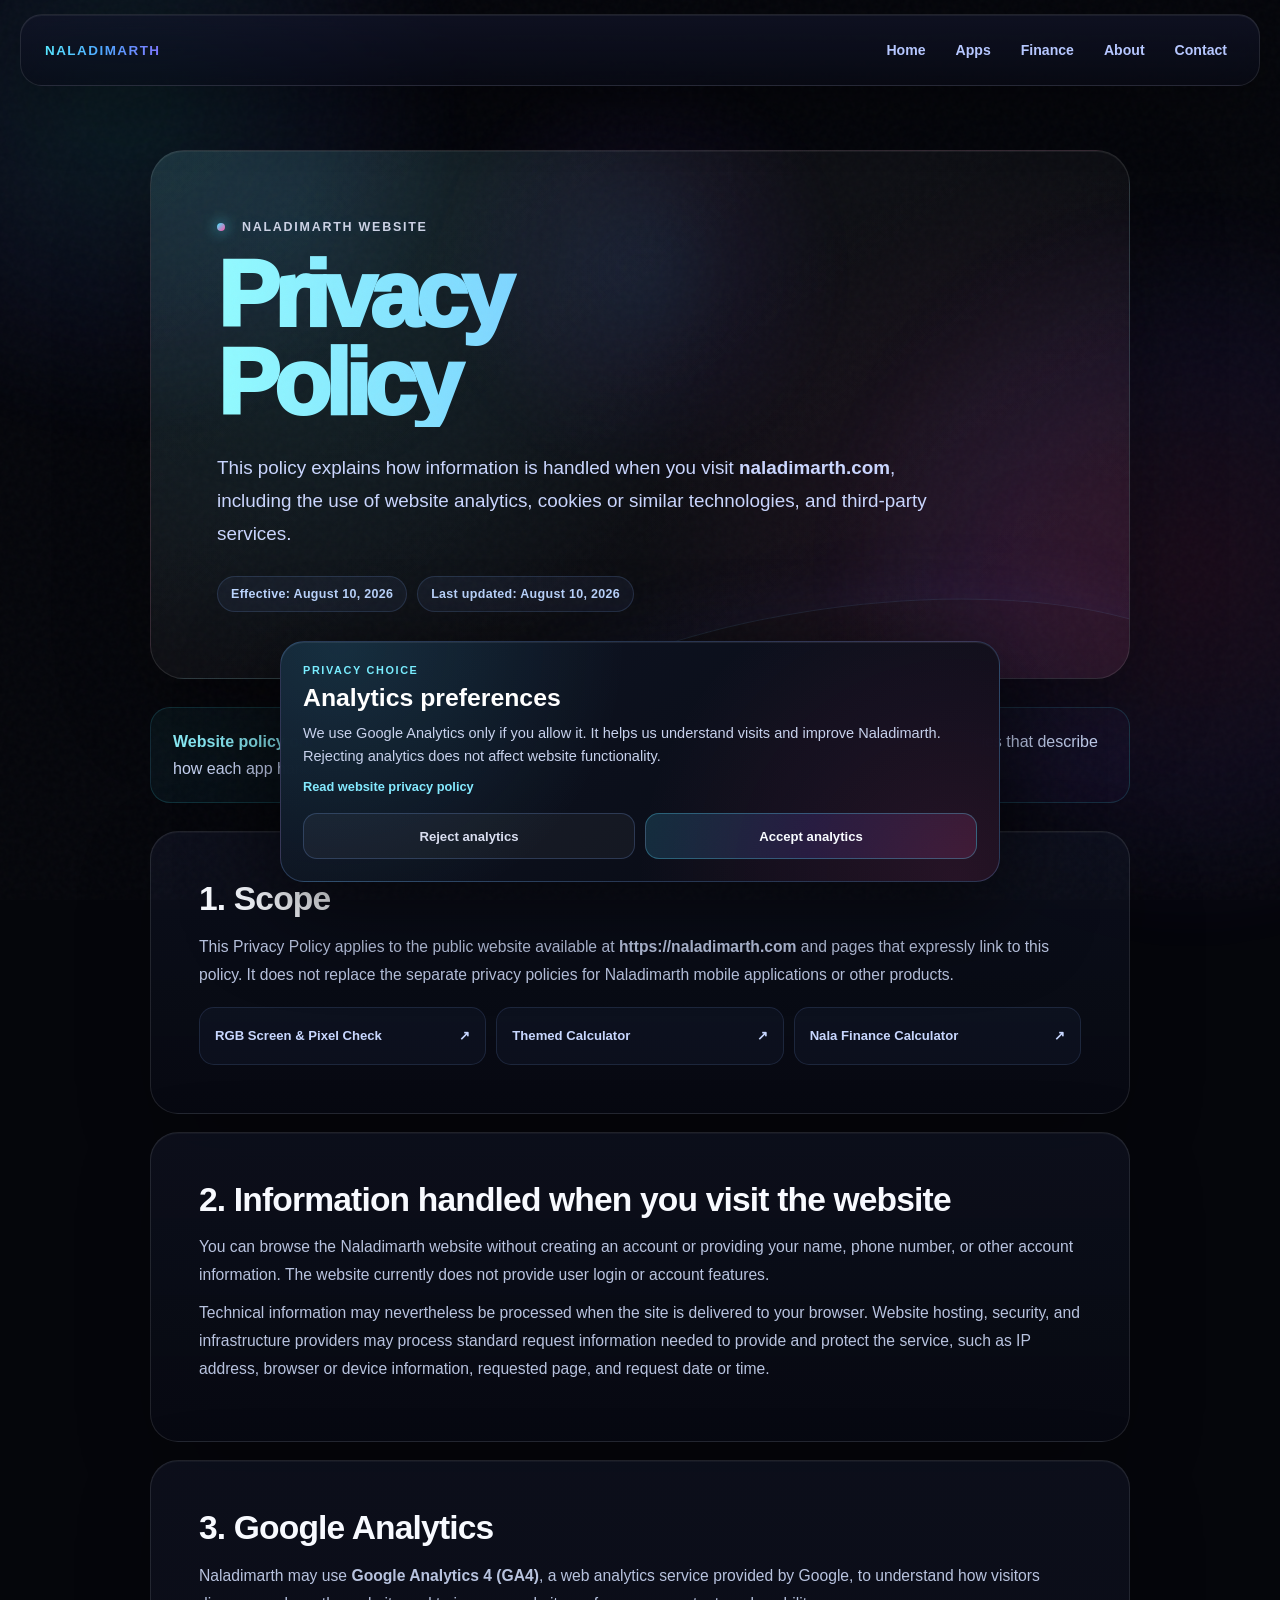
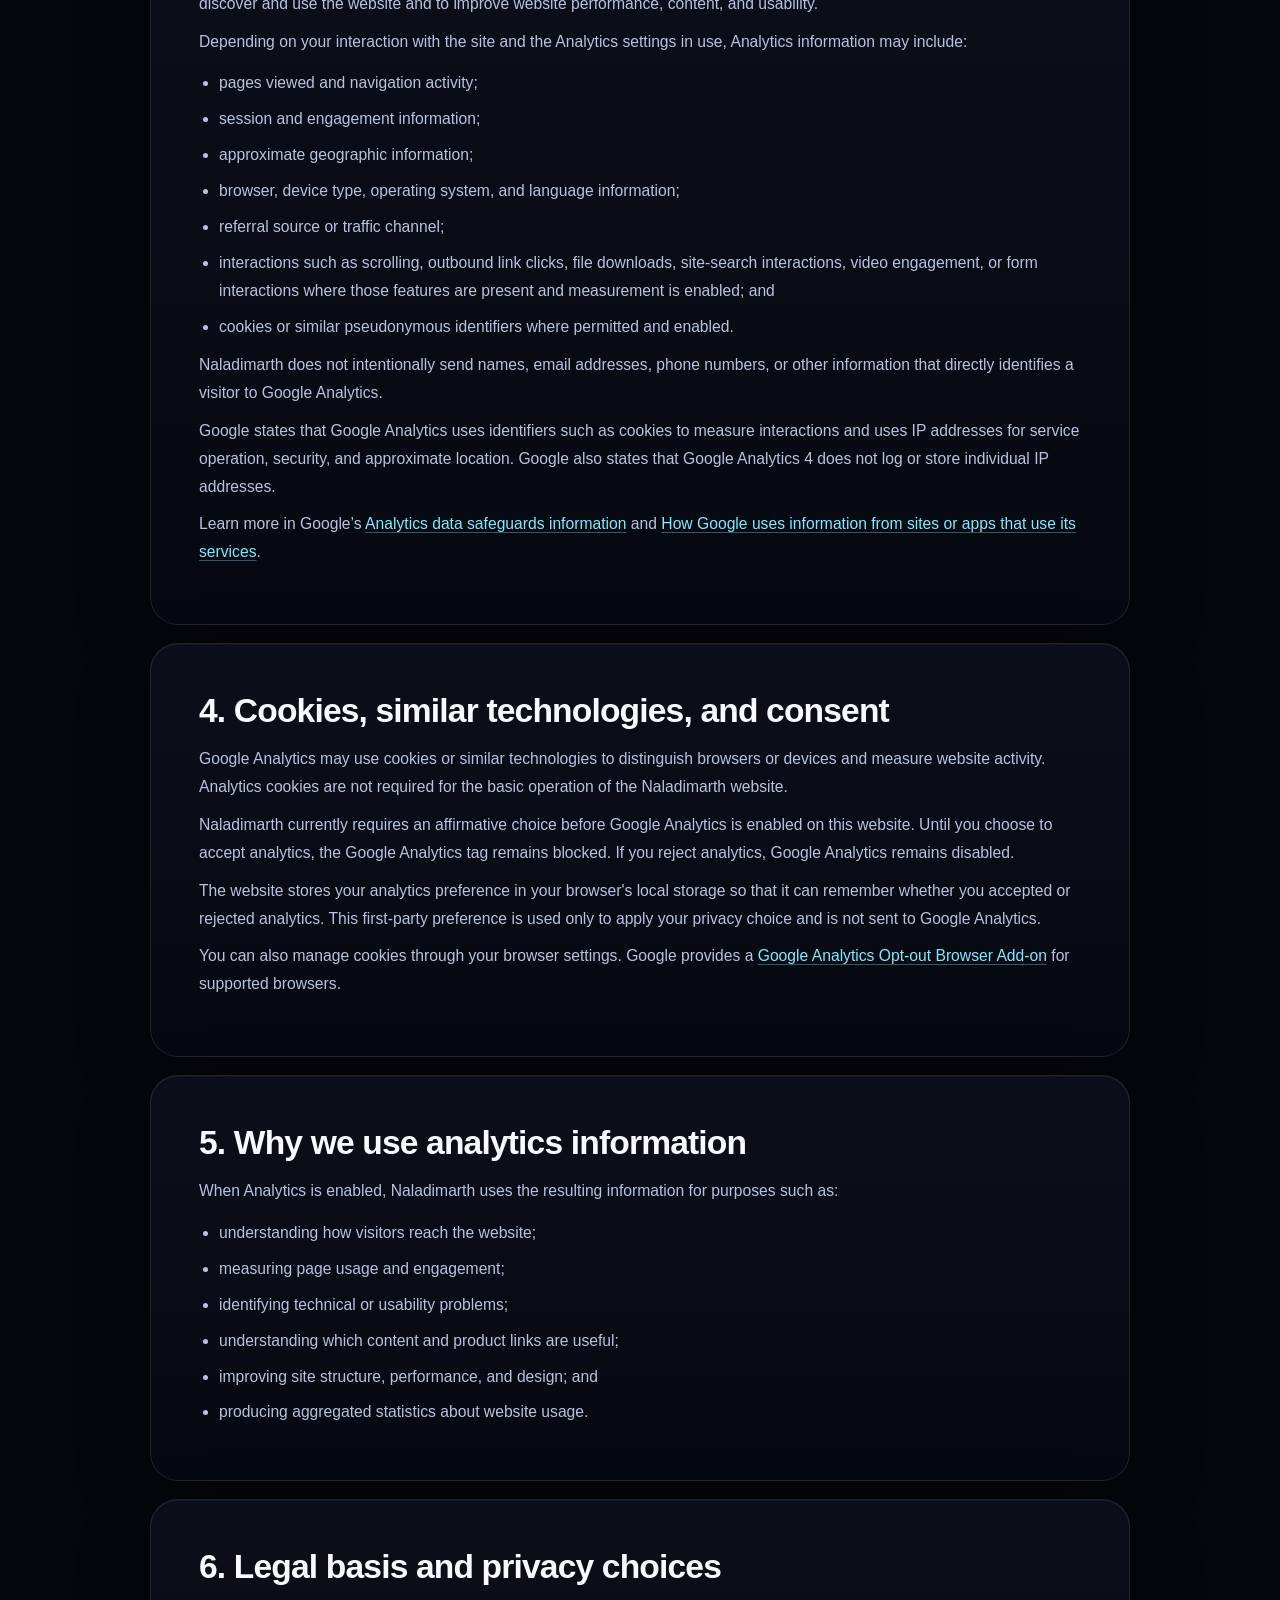
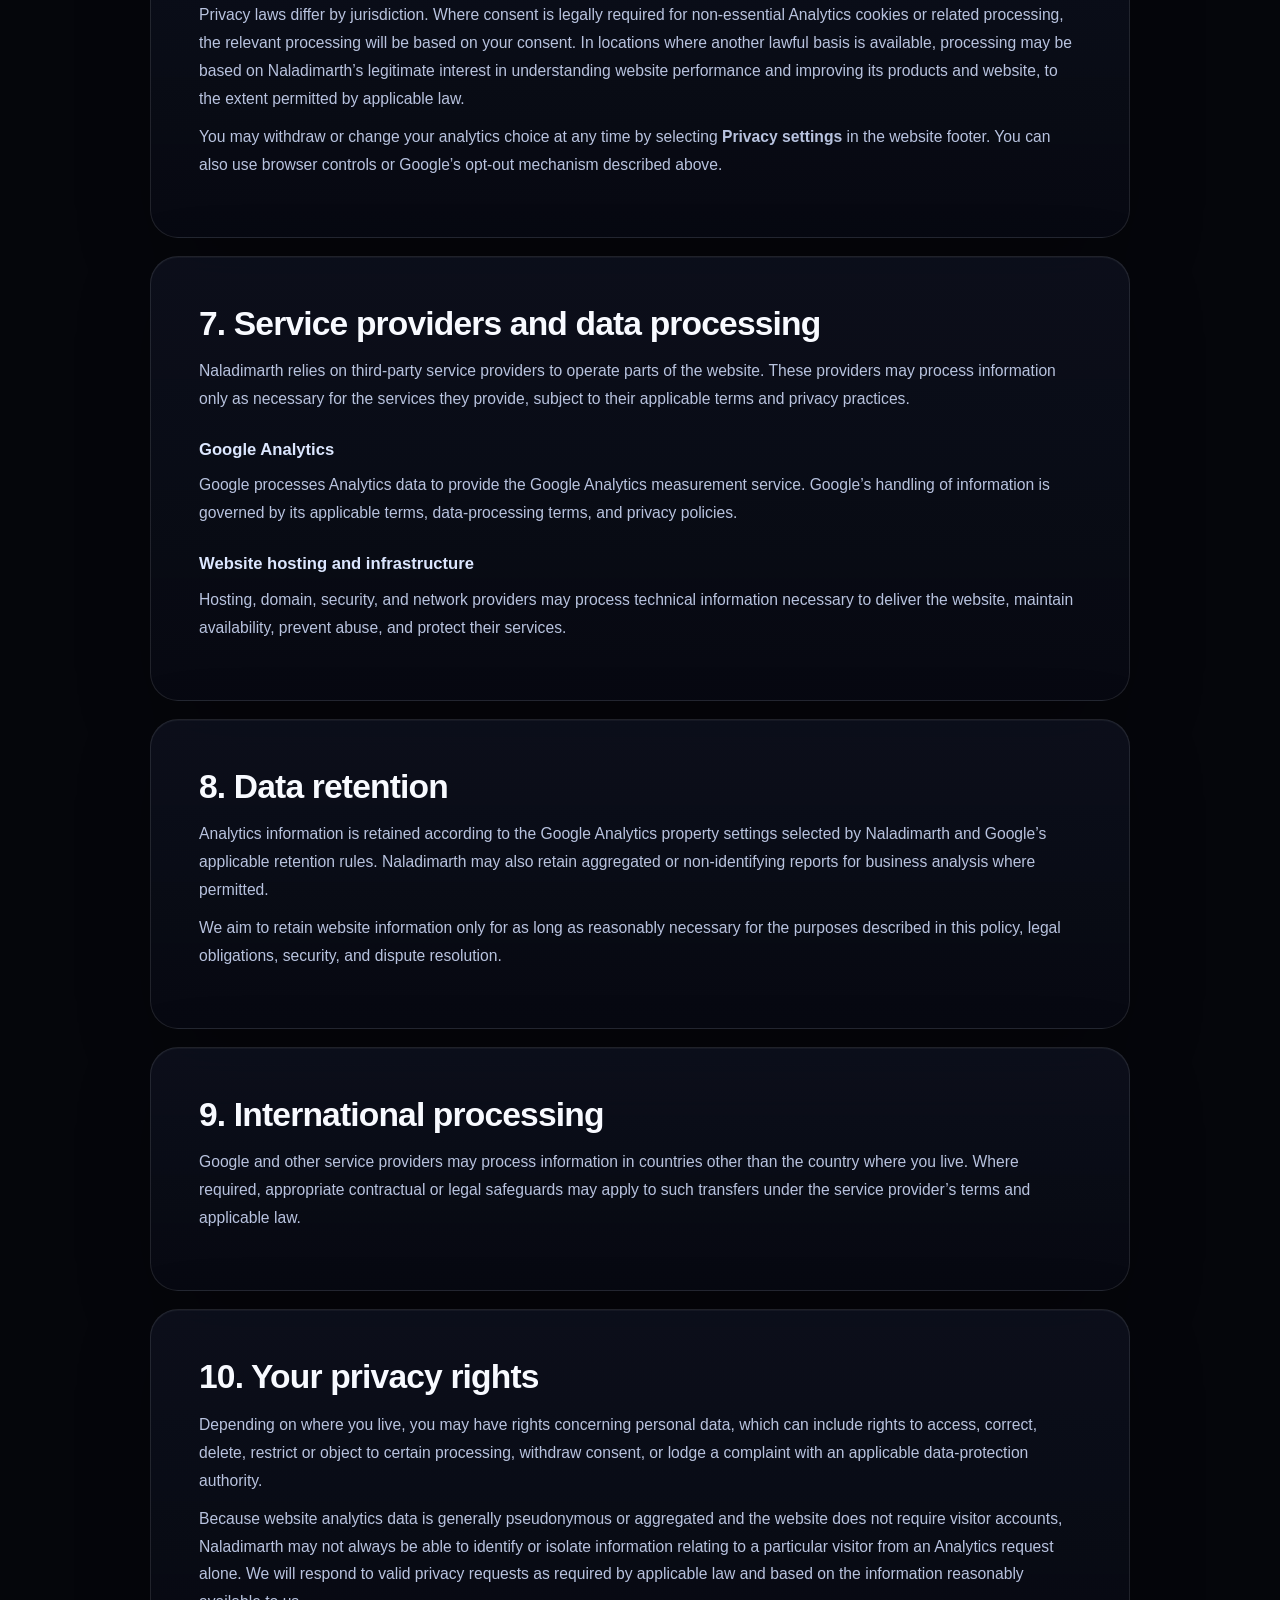
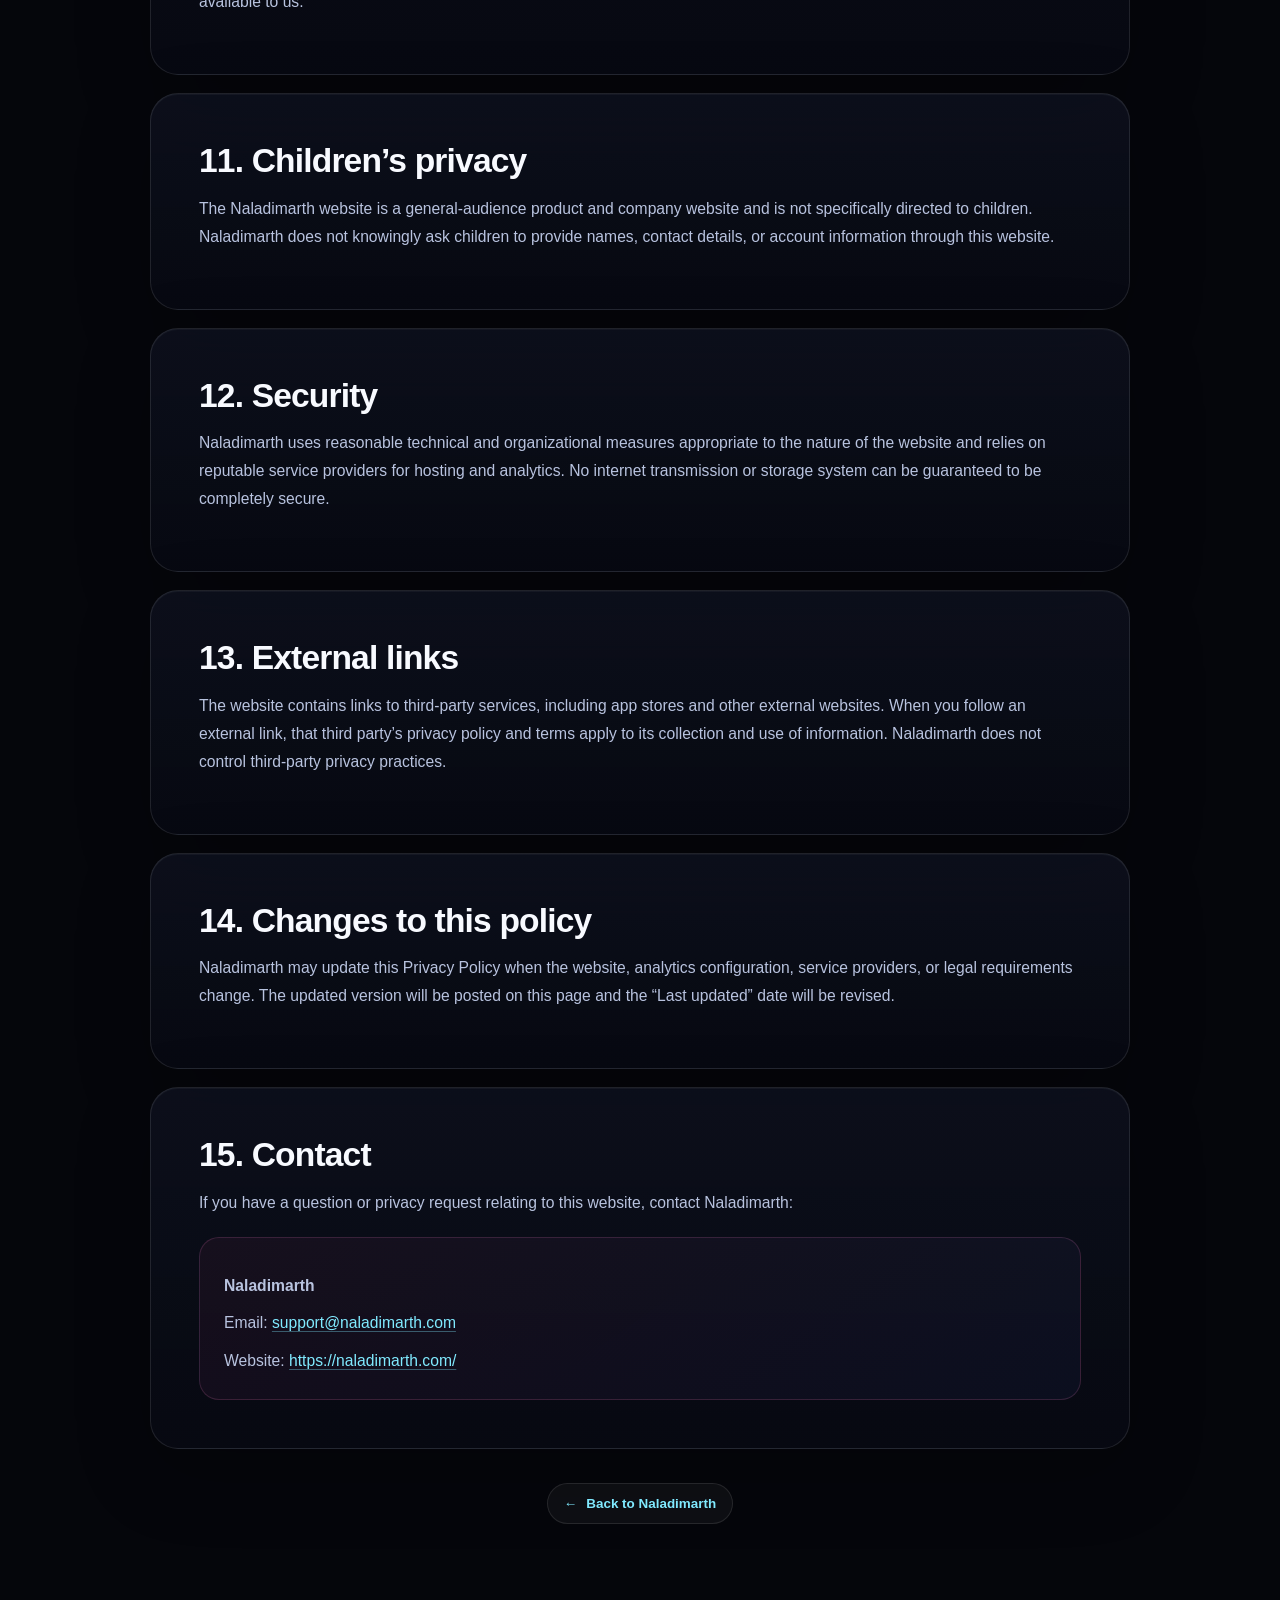
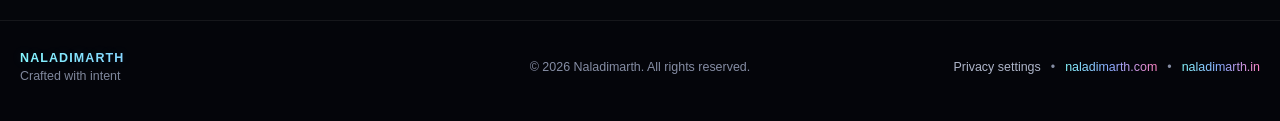
==== commit ae58d88c: "Add privacy-first Google Analytics consent" ====
--- a/nala-website-privacy-policy.html
+++ b/nala-website-privacy-policy.html
@@ -373,7 +373,10 @@
           Google Analytics may use cookies or similar technologies to distinguish browsers or devices and measure website activity. Analytics cookies are not required for the basic operation of the Naladimarth website.
         </p>
         <p>
-          Where applicable law requires prior consent for non-essential analytics storage or processing, Naladimarth will seek the required consent before enabling that use. Where a consent control is provided, your choice will be used to determine whether Analytics storage or related measurement may operate for your visit.
+          Naladimarth currently requires an affirmative choice before Google Analytics is enabled on this website. Until you choose to accept analytics, the Google Analytics tag remains blocked. If you reject analytics, Google Analytics remains disabled.
+        </p>
+        <p>
+          The website stores your analytics preference in your browser's local storage so that it can remember whether you accepted or rejected analytics. This first-party preference is used only to apply your privacy choice and is not sent to Google Analytics.
         </p>
         <p>
           You can also manage cookies through your browser settings. Google provides a <a href="https://tools.google.com/dlpage/gaoptout" target="_blank" rel="noopener noreferrer">Google Analytics Opt-out Browser Add-on</a> for supported browsers.
@@ -399,7 +402,7 @@
           Privacy laws differ by jurisdiction. Where consent is legally required for non-essential Analytics cookies or related processing, the relevant processing will be based on your consent. In locations where another lawful basis is available, processing may be based on Naladimarth’s legitimate interest in understanding website performance and improving its products and website, to the extent permitted by applicable law.
         </p>
         <p>
-          If you previously gave consent through a consent control made available on the website, you may withdraw or change that choice through the available privacy or cookie controls where provided. You can also use browser controls or Google’s opt-out mechanism described above.
+          You may withdraw or change your analytics choice at any time by selecting <strong>Privacy settings</strong> in the website footer. You can also use browser controls or Google’s opt-out mechanism described above.
         </p>
       </section>
 
@@ -497,6 +500,8 @@
       </div>
       <p>© 2026 Naladimarth. All rights reserved.</p>
       <div class="domain-links">
+        <button type="button" class="privacy-settings-button" data-privacy-settings>Privacy settings</button>
+        <span>•</span>
         <a href="https://naladimarth.com/">naladimarth.com</a>
         <span>•</span>
         <a href="https://naladimarth.in/">naladimarth.in</a>
--- a/assets/css/site.css
+++ b/assets/css/site.css
@@ -1496,3 +1496,182 @@
     width: 37vw;
   }
 }
+
+/* ---- Naladimarth privacy consent controls ---- */
+
+.privacy-settings-button {
+  appearance: none;
+  margin: 0;
+  padding: 0;
+  border: 0;
+  background: transparent;
+  color: #aeb5c9;
+  font: inherit;
+  cursor: pointer;
+}
+
+.privacy-settings-button:hover,
+.privacy-settings-button:focus-visible {
+  color: #fff;
+}
+
+.privacy-settings-button:focus-visible,
+.consent-button:focus-visible,
+.consent-policy-link:focus-visible {
+  outline: 2px solid #69eaff;
+  outline-offset: 4px;
+}
+
+.consent-banner[hidden] {
+  display: none !important;
+}
+
+.consent-banner {
+  position: fixed;
+  z-index: 5000;
+  left: 50%;
+  bottom: max(18px, env(safe-area-inset-bottom));
+  width: min(calc(100% - 32px), 720px);
+  transform: translateX(-50%);
+}
+
+.consent-dialog {
+  overflow: hidden;
+  padding: 22px;
+  border: 1px solid rgba(127, 174, 255, .24);
+  border-radius: 24px;
+  background:
+    radial-gradient(circle at 8% 0%, rgba(78, 227, 255, .13), transparent 18rem),
+    radial-gradient(circle at 94% 100%, rgba(255, 83, 175, .12), transparent 20rem),
+    linear-gradient(145deg, rgba(15, 21, 37, .985), rgba(8, 10, 18, .985));
+  box-shadow:
+    0 26px 90px rgba(0, 0, 0, .58),
+    inset 0 1px 0 rgba(255,255,255,.07);
+  -webkit-backdrop-filter: blur(20px);
+  backdrop-filter: blur(20px);
+}
+
+.consent-copy {
+  min-width: 0;
+}
+
+.consent-kicker {
+  margin: 0 0 8px;
+  color: #79edff;
+  font-size: .68rem;
+  font-weight: 850;
+  letter-spacing: .15em;
+  text-transform: uppercase;
+}
+
+.consent-title {
+  margin: 0;
+  color: #fff;
+  font-size: clamp(1.22rem, 3vw, 1.55rem);
+  line-height: 1.12;
+}
+
+.consent-text {
+  margin: 10px 0 0;
+  color: #c7d1ec;
+  font-size: .91rem;
+  line-height: 1.58;
+}
+
+.consent-policy-link {
+  display: inline-flex;
+  margin-top: 11px;
+  color: #84eaff;
+  font-size: .8rem;
+  font-weight: 760;
+  text-decoration: none;
+}
+
+.consent-policy-link:hover {
+  color: #fff;
+}
+
+.consent-actions {
+  display: flex;
+  gap: 10px;
+  margin-top: 18px;
+}
+
+.consent-button {
+  flex: 1 1 0;
+  min-height: 46px;
+  padding: 11px 16px;
+  border: 1px solid rgba(129, 173, 255, .22);
+  border-radius: 14px;
+  font: inherit;
+  font-size: .82rem;
+  font-weight: 820;
+  cursor: pointer;
+  transition:
+    transform .2s ease,
+    border-color .2s ease,
+    background .2s ease;
+}
+
+.consent-button:hover {
+  transform: translateY(-1px);
+}
+
+.consent-reject {
+  background: rgba(255,255,255,.045);
+  color: #d9def0;
+}
+
+.consent-reject:hover {
+  border-color: rgba(255,255,255,.24);
+  background: rgba(255,255,255,.075);
+}
+
+.consent-accept {
+  border-color: rgba(91, 222, 255, .30);
+  background:
+    linear-gradient(100deg, rgba(70, 210, 255, .16), rgba(130, 98, 255, .15), rgba(255, 88, 176, .13));
+  color: #f8fbff;
+}
+
+.consent-accept:hover {
+  border-color: rgba(104, 234, 255, .48);
+  background:
+    linear-gradient(100deg, rgba(70, 210, 255, .22), rgba(130, 98, 255, .20), rgba(255, 88, 176, .18));
+}
+
+@media (max-width: 760px) {
+  .domain-links {
+    flex-wrap: wrap;
+    justify-content: center;
+  }
+
+  .consent-banner {
+    width: min(calc(100% - 20px), 720px);
+    bottom: max(10px, env(safe-area-inset-bottom));
+  }
+
+  .consent-dialog {
+    padding: 18px;
+    border-radius: 20px;
+  }
+
+  .consent-actions {
+    flex-direction: column;
+  }
+
+  .consent-button {
+    width: 100%;
+  }
+}
+
+@media (max-width: 390px) {
+  .consent-dialog {
+    padding: 16px;
+  }
+
+  .consent-text {
+    font-size: .86rem;
+  }
+}
+
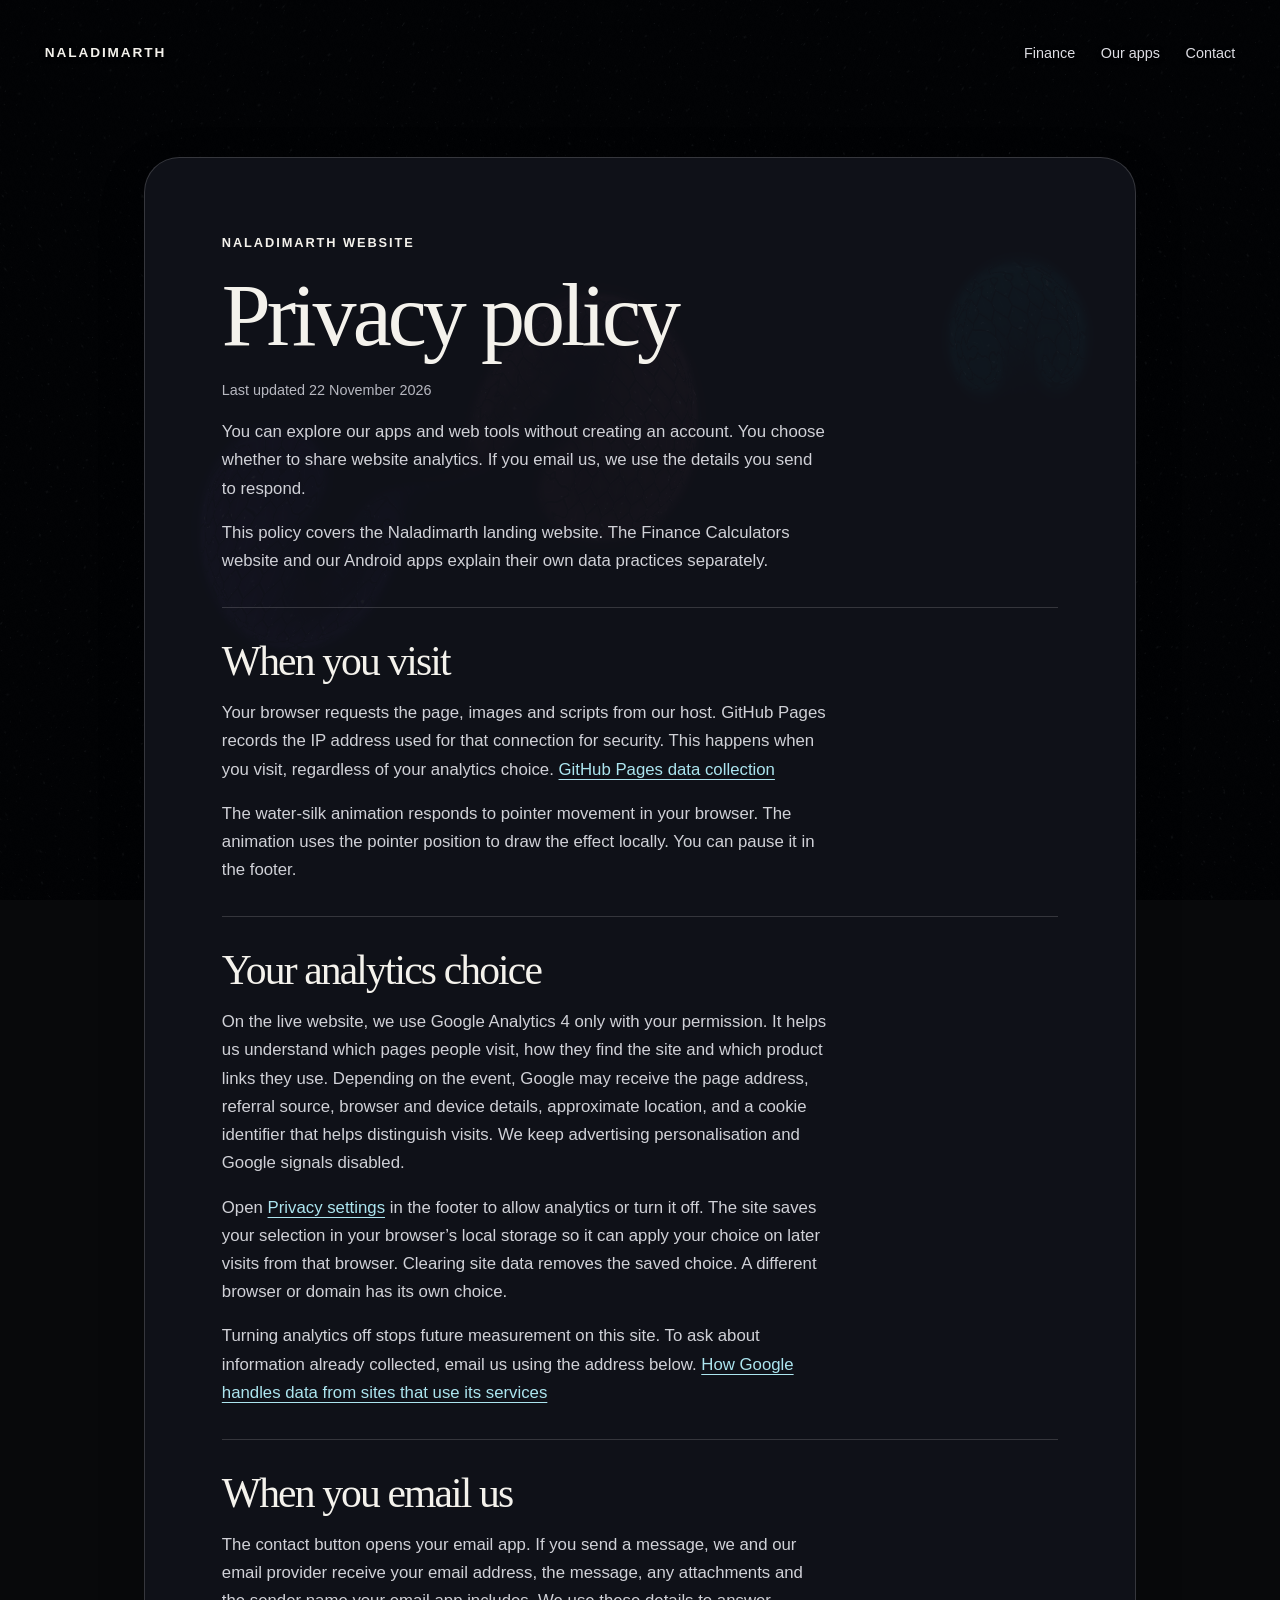
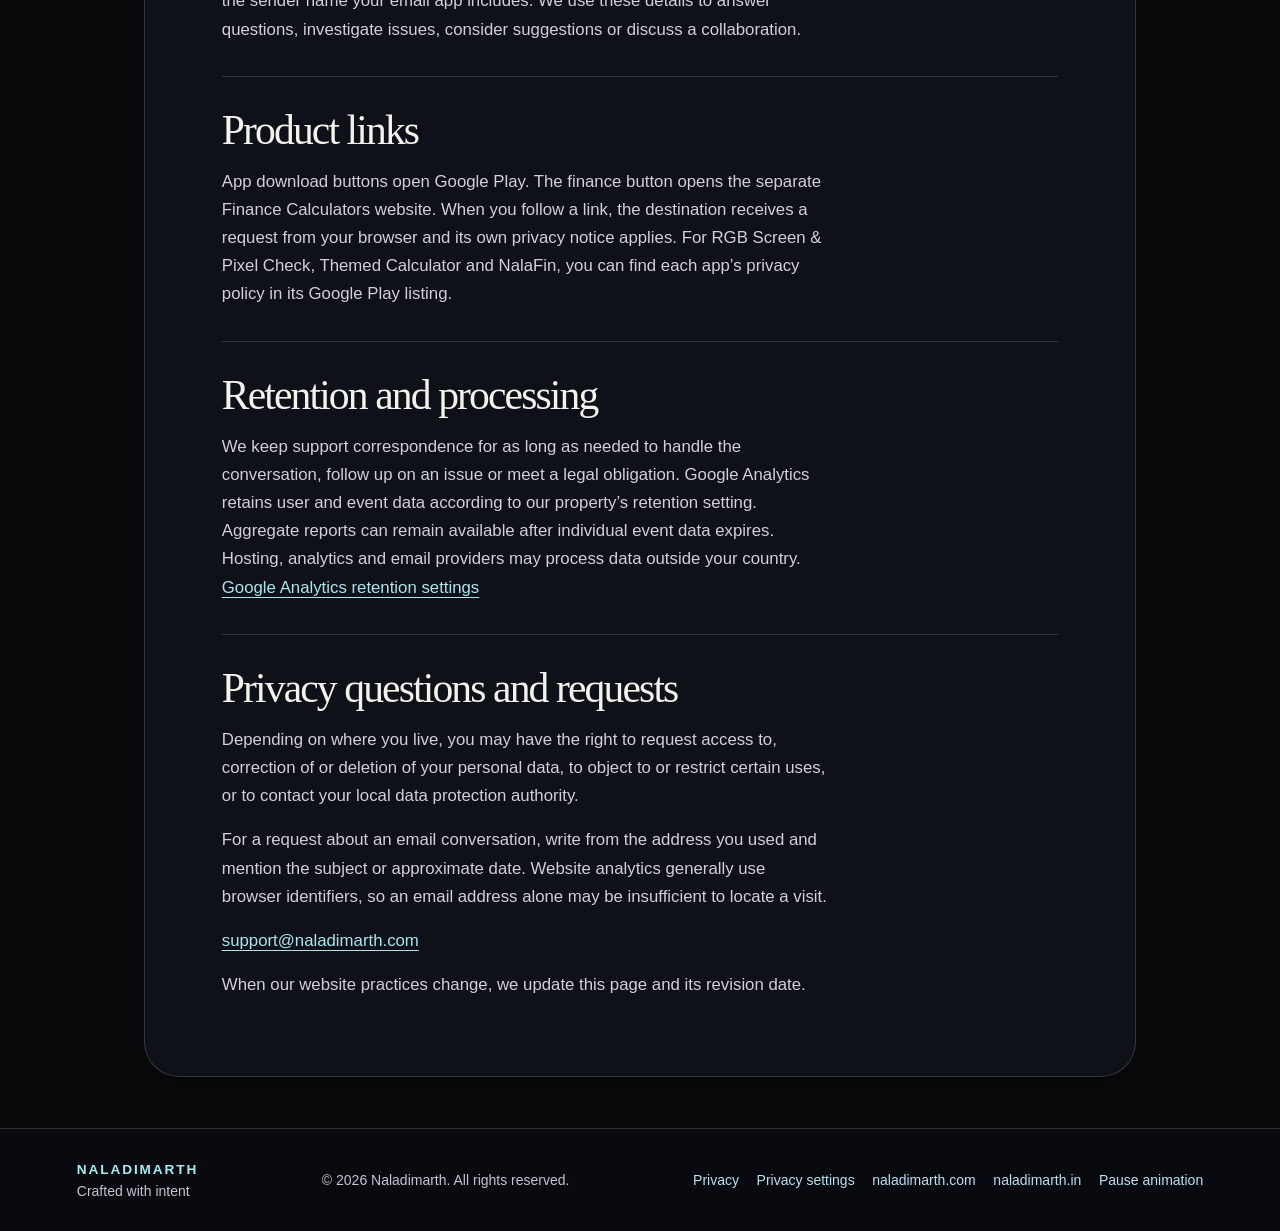
==== commit 0a64426e: "Publish redesigned landing page and website privacy policy" ====
--- a/nala-website-privacy-policy.html
+++ b/nala-website-privacy-policy.html
@@ -1,514 +1,84 @@
 <!doctype html>
 <html lang="en">
 <head>
-  <meta charset="utf-8" />
-  <meta name="viewport" content="width=device-width, initial-scale=1, viewport-fit=cover" />
-  <meta name="theme-color" content="#05060b" />
+  <meta charset="utf-8">
+  <meta name="viewport" content="width=device-width, initial-scale=1">
+  <meta name="theme-color" content="#040507">
+  <meta name="description" content="How Naladimarth handles website visits, optional analytics and support emails, and how to change your privacy choices.">
+  <title>Website privacy policy — Naladimarth</title>
+  <link rel="canonical" href="https://naladimarth.com/nala-website-privacy-policy.html">
+  <link rel="stylesheet" href="styles.css">
+  <script defer src="water-silk.js"></script>
+  <script defer src="privacy-settings.js"></script>
+</head>
+<body class="policy">
+  <a class="skip" href="#policy">Skip to privacy policy</a>
+  <div class="silk-field" aria-hidden="true"><div class="ambient"></div><canvas id="fluid"></canvas></div>
+  <header class="topbar">
+    <a class="brand" href="https://naladimarth.com/">Naladimarth</a>
+    <nav aria-label="Main navigation"><a href="index.html#finance">Finance</a><a href="index.html#apps">Our apps</a><a href="index.html#contact">Contact</a></nav>
+  </header>
 
-  <title>Naladimarth Website Privacy Policy</title>
-  <meta name="description" content="Privacy Policy for the Naladimarth website, including information about website analytics, cookies, visitor data, and privacy choices." />
-  <meta name="robots" content="index, follow" />
-  <link rel="canonical" href="https://naladimarth.com/nala-website-privacy-policy.html" />
+  <main class="wrap policy-main" id="policy">
+    <article class="panel policy-paper">
+      <header>
+        <p class="kicker">Naladimarth website</p>
+        <h1>Privacy policy</h1>
+        <p class="policy-date">Last updated <time datetime="2026-11-22">22 November 2026</time></p>
+        <p>You can explore our apps and web tools without creating an account. You choose whether to share website analytics. If you email us, we use the details you send to respond.</p>
+        <p>This policy covers the Naladimarth landing website. The Finance Calculators website and our Android apps explain their own data practices separately.</p>
+      </header>
 
-  <meta property="og:type" content="website" />
-  <meta property="og:title" content="Naladimarth Website Privacy Policy" />
-  <meta property="og:description" content="How Naladimarth handles information when you visit naladimarth.com." />
-  <meta property="og:url" content="https://naladimarth.com/nala-website-privacy-policy.html" />
-  <meta property="og:site_name" content="Naladimarth" />
+      <section>
+        <h2>When you visit</h2>
+        <p>Your browser requests the page, images and scripts from our host. GitHub Pages records the IP address used for that connection for security. This happens when you visit, regardless of your analytics choice. <a href="https://docs.github.com/en/pages/getting-started-with-github-pages/what-is-github-pages#data-collection">GitHub Pages data collection</a></p>
+        <p>The water-silk animation responds to pointer movement in your browser. The animation uses the pointer position to draw the effect locally. You can pause it in the footer.</p>
+      </section>
 
-  <meta name="twitter:card" content="summary" />
-  <meta name="twitter:title" content="Naladimarth Website Privacy Policy" />
-  <meta name="twitter:description" content="How Naladimarth handles information when you visit naladimarth.com." />
+      <section>
+        <h2>Your analytics choice</h2>
+        <p>On the live website, we use Google Analytics 4 only with your permission. It helps us understand which pages people visit, how they find the site and which product links they use. Depending on the event, Google may receive the page address, referral source, browser and device details, approximate location, and a cookie identifier that helps distinguish visits. We keep advertising personalisation and Google signals disabled.</p>
+        <p>Open <a href="#privacy-settings">Privacy settings</a> in the footer to allow analytics or turn it off. The site saves your selection in your browser’s local storage so it can apply your choice on later visits from that browser. Clearing site data removes the saved choice. A different browser or domain has its own choice.</p>
+        <p>Turning analytics off stops future measurement on this site. To ask about information already collected, email us using the address below. <a href="https://policies.google.com/technologies/partner-sites">How Google handles data from sites that use its services</a></p>
+      </section>
 
-  <link rel="icon" href="data:image/svg+xml,%3Csvg xmlns='http://www.w3.org/2000/svg' viewBox='0 0 64 64'%3E%3Crect width='64' height='64' rx='16' fill='%2305060b'/%3E%3Ctext x='50%25' y='52%25' dominant-baseline='middle' text-anchor='middle' font-size='38' font-family='Arial,sans-serif' font-weight='800' fill='white'%3EN%3C/text%3E%3C/svg%3E" />
-  <link rel="stylesheet" href="/assets/css/site.css" />
+      <section>
+        <h2>When you email us</h2>
+        <p>The contact button opens your email app. If you send a message, we and our email provider receive your email address, the message, any attachments and the sender name your email app includes. We use these details to answer questions, investigate issues, consider suggestions or discuss a collaboration.</p>
+      </section>
 
-  <style>
-    .policy-main {
-      position: relative;
-      z-index: 2;
-      min-height: 100svh;
-      padding: 150px 0 96px;
-    }
+      <section>
+        <h2>Product links</h2>
+        <p>App download buttons open Google Play. The finance button opens the separate Finance Calculators website. When you follow a link, the destination receives a request from your browser and its own privacy notice applies. For RGB Screen &amp; Pixel Check, Themed Calculator and NalaFin, you can find each app’s privacy policy in its Google Play listing.</p>
+      </section>
 
-    .policy-main::before,
-    .policy-main::after {
-      content: "";
-      position: fixed;
-      z-index: -1;
-      pointer-events: none;
-      border-radius: 50%;
-      filter: blur(30px);
-      opacity: .8;
-    }
+      <section>
+        <h2>Retention and processing</h2>
+        <p>We keep support correspondence for as long as needed to handle the conversation, follow up on an issue or meet a legal obligation. Google Analytics retains user and event data according to our property’s retention setting. Aggregate reports can remain available after individual event data expires. Hosting, analytics and email providers may process data outside your country. <a href="https://support.google.com/analytics/answer/7667196">Google Analytics retention settings</a></p>
+      </section>
 
-    .policy-main::before {
-      width: min(52vw, 760px);
-      height: min(52vw, 760px);
-      top: -18vw;
-      left: -16vw;
-      background: radial-gradient(circle, rgba(67, 233, 255, .13), rgba(92, 124, 255, .08) 42%, transparent 72%);
-    }
+      <section>
+        <h2>Privacy questions and requests</h2>
+        <p>Depending on where you live, you may have the right to request access to, correction of or deletion of your personal data, to object to or restrict certain uses, or to contact your local data protection authority.</p>
+        <p>For a request about an email conversation, write from the address you used and mention the subject or approximate date. Website analytics generally use browser identifiers, so an email address alone may be insufficient to locate a visit.</p>
+        <p><a href="mailto:support@naladimarth.com">support@naladimarth.com</a></p>
+        <p>When our website practices change, we update this page and its revision date.</p>
+      </section>
+    </article>
+  </main>
 
-    .policy-main::after {
-      width: min(58vw, 820px);
-      height: min(58vw, 820px);
-      right: -22vw;
-      top: 22vh;
-      background: radial-gradient(circle, rgba(255, 79, 167, .11), rgba(138, 92, 255, .08) 44%, transparent 72%);
-    }
-
-    .policy-shell {
-      width: min(calc(100% - 40px), 980px);
-      margin: 0 auto;
-    }
-
-    .policy-hero {
-      position: relative;
-      overflow: hidden;
-      margin-bottom: 28px;
-      padding: clamp(34px, 6vw, 66px);
-      border: 1px solid var(--line);
-      border-radius: 34px;
-      background:
-        radial-gradient(circle at 15% 15%, rgba(67, 233, 255, .11), transparent 28rem),
-        radial-gradient(circle at 92% 82%, rgba(255, 79, 167, .10), transparent 26rem),
-        linear-gradient(145deg, rgba(255,255,255,.055), rgba(255,255,255,.018));
-      box-shadow: 0 30px 95px rgba(0,0,0,.30), inset 0 1px 0 rgba(255,255,255,.055);
-    }
-
-    .policy-hero::after {
-      content: "";
-      position: absolute;
-      inset: auto -12% -45% 30%;
-      height: 58%;
-      border-radius: 50%;
-      border: 1px solid rgba(112, 179, 255, .12);
-      box-shadow: 0 0 80px rgba(103, 103, 255, .09);
-      transform: rotate(-8deg);
-      pointer-events: none;
-    }
-
-    .policy-hero .eyebrow {
-      display: inline-flex;
-      align-items: center;
-      gap: 9px;
-      margin-bottom: 18px;
-    }
-
-    .policy-hero h1 {
-      max-width: 820px;
-      margin: 0;
-      font-size: clamp(3rem, 7.3vw, 6.7rem);
-      line-height: .94;
-      letter-spacing: -.065em;
-      font-weight: 950;
-      background: linear-gradient(90deg, #92fbff 0%, #75c4ff 24%, #9c82ff 51%, #ff82c4 78%, #ffd278 100%);
-      background-size: 220% 100%;
-      -webkit-background-clip: text;
-      background-clip: text;
-      color: transparent;
-    }
-
-    .policy-hero-copy {
-      max-width: 720px;
-      margin: 24px 0 0;
-      color: #cad6ff;
-      font-size: clamp(1rem, 1.9vw, 1.18rem);
-      line-height: 1.75;
-    }
-
-    .policy-meta {
-      display: flex;
-      flex-wrap: wrap;
-      gap: 10px;
-      margin-top: 26px;
-    }
-
-    .policy-meta span {
-      display: inline-flex;
-      align-items: center;
-      min-height: 36px;
-      padding: 8px 13px;
-      border: 1px solid rgba(133, 179, 255, .16);
-      border-radius: 999px;
-      background: rgba(115, 153, 255, .065);
-      color: #bcd6ff;
-      font-size: .78rem;
-      font-weight: 800;
-      letter-spacing: .025em;
-    }
-
-    .policy-note {
-      margin: 0 0 28px;
-      padding: 20px 22px;
-      border: 1px solid rgba(67, 233, 255, .15);
-      border-radius: 20px;
-      background: linear-gradient(145deg, rgba(67, 233, 255, .055), rgba(138, 92, 255, .045));
-      color: #c9d6f7;
-      line-height: 1.7;
-    }
-
-    .policy-note strong { color: #8ef4ff; }
-
-    .policy-card {
-      margin-top: 18px;
-      padding: clamp(28px, 5vw, 48px);
-      border: 1px solid var(--line);
-      border-radius: 28px;
-      background:
-        linear-gradient(180deg, rgba(14, 17, 31, .78), rgba(8, 10, 19, .86));
-      box-shadow: 0 24px 76px rgba(0,0,0,.24), inset 0 1px 0 rgba(255,255,255,.04);
-    }
-
-    .policy-card h2 {
-      margin: 0 0 14px;
-      color: #f8faff;
-      font-size: clamp(1.45rem, 3vw, 2.1rem);
-      line-height: 1.15;
-      letter-spacing: -.025em;
-    }
-
-    .policy-card h3 {
-      margin: 26px 0 10px;
-      color: #dce7ff;
-      font-size: 1.04rem;
-      line-height: 1.35;
-    }
-
-    .policy-card p,
-    .policy-card li {
-      color: #b8c3df;
-      font-size: .98rem;
-      line-height: 1.78;
-    }
-
-    .policy-card p { margin: 10px 0; }
-
-    .policy-card ul {
-      margin: 14px 0 6px;
-      padding-left: 1.25rem;
-    }
-
-    .policy-card li + li { margin-top: 8px; }
-
-    .policy-card a,
-    .policy-contact a,
-    .policy-back {
-      color: #80eaff;
-      text-decoration-color: rgba(128, 234, 255, .35);
-      text-underline-offset: 3px;
-    }
-
-    .policy-card a:hover,
-    .policy-contact a:hover,
-    .policy-back:hover { color: #ffd0ed; }
-
-    .policy-scope-links {
-      display: grid;
-      grid-template-columns: repeat(3, minmax(0, 1fr));
-      gap: 10px;
-      margin-top: 18px;
-    }
-
-    .policy-scope-links a {
-      display: flex;
-      align-items: center;
-      justify-content: space-between;
-      gap: 12px;
-      min-height: 58px;
-      padding: 13px 15px;
-      border: 1px solid rgba(133, 179, 255, .14);
-      border-radius: 15px;
-      background: rgba(115, 153, 255, .045);
-      color: #c8d7ff;
-      font-size: .82rem;
-      font-weight: 800;
-      text-decoration: none;
-      transition: transform .22s var(--ease), border-color .22s ease, background .22s ease;
-    }
-
-    .policy-scope-links a:hover {
-      transform: translateY(-2px);
-      border-color: rgba(112, 231, 255, .28);
-      background: rgba(78, 210, 255, .07);
-      color: #fff;
-    }
-
-    .policy-contact {
-      margin-top: 20px;
-      padding: 24px;
-      border: 1px solid rgba(255, 130, 196, .16);
-      border-radius: 20px;
-      background: linear-gradient(145deg, rgba(255, 79, 167, .055), rgba(92, 124, 255, .05));
-    }
-
-    .policy-contact p:last-child { margin-bottom: 0; }
-
-    .policy-back-row {
-      display: flex;
-      justify-content: center;
-      padding-top: 34px;
-    }
-
-    .policy-back {
-      display: inline-flex;
-      align-items: center;
-      gap: 9px;
-      padding: 12px 16px;
-      border: 1px solid rgba(255,255,255,.10);
-      border-radius: 999px;
-      background: rgba(255,255,255,.035);
-      font-size: .84rem;
-      font-weight: 850;
-      text-decoration: none;
-    }
-
-    @media (max-width: 760px) {
-      .policy-main { padding-top: 122px; padding-bottom: 72px; }
-      .policy-shell { width: min(calc(100% - 28px), 980px); }
-      .policy-hero { border-radius: 26px; }
-      .policy-card { border-radius: 22px; }
-      .policy-scope-links { grid-template-columns: 1fr; }
-      .policy-scope-links a { min-height: 52px; }
-    }
-
-    @media (max-width: 520px) {
-      .policy-main { padding-top: 110px; }
-      .policy-hero { padding: 28px 22px 30px; }
-      .policy-card { padding: 26px 21px; }
-      .policy-note { padding: 18px; }
-      .policy-hero h1 { font-size: clamp(2.65rem, 13vw, 4rem); }
-    }
-  </style>
-</head>
-<body>
-  <a class="skip-link" href="#main">Skip to content</a>
-  <div class="scroll-progress" aria-hidden="true"><span></span></div>
-  <div class="cursor-glow" aria-hidden="true"></div>
-  <div class="page-noise" aria-hidden="true"></div>
-
-  <header class="site-header" data-header>
-    <div class="header-shell">
-      <a class="brand-mini" href="/" aria-label="Naladimarth home">NALADIMARTH</a>
-      <nav class="site-nav" aria-label="Primary navigation">
-        <a href="/#home">Home</a>
-        <a href="/#apps">Apps</a>
-        <a href="/#finance">Finance</a>
-        <a href="/#about">About</a>
-        <a href="/#contact">Contact</a>
+  <footer>
+    <div class="wrap footer-inner">
+      <div class="signature"><a class="brand" href="https://naladimarth.com/">Naladimarth</a><p>Crafted with intent</p></div>
+      <p>© 2026 Naladimarth. All rights reserved.</p>
+      <nav class="footer-links" aria-label="Footer">
+        <a href="nala-website-privacy-policy.html" aria-current="page">Privacy</a>
+        <button type="button" id="privacy-settings">Privacy settings</button>
+        <a href="https://naladimarth.com/">naladimarth.com</a>
+        <a href="https://naladimarth.in/">naladimarth.in</a>
+        <button type="button" class="motion" id="motion-setting" hidden>Pause animation</button>
       </nav>
     </div>
-  </header>
-
-  <main id="main" class="policy-main">
-    <div class="policy-shell">
-      <section class="policy-hero" aria-labelledby="policy-title">
-        <p class="eyebrow"><span class="eyebrow-dot"></span> Naladimarth website</p>
-        <h1 id="policy-title">Privacy<br />Policy</h1>
-        <p class="policy-hero-copy">
-          This policy explains how information is handled when you visit <strong>naladimarth.com</strong>, including the use of website analytics, cookies or similar technologies, and third-party services.
-        </p>
-        <div class="policy-meta" aria-label="Policy details">
-          <span>Effective: August 10, 2026</span>
-          <span>Last updated: August 10, 2026</span>
-        </div>
-      </section>
-
-      <p class="policy-note">
-        <strong>Website policy only.</strong> This page applies to the Naladimarth website. Naladimarth apps have separate privacy policies that describe how each app handles information.
-      </p>
-
-      <section class="policy-card">
-        <h2>1. Scope</h2>
-        <p>
-          This Privacy Policy applies to the public website available at <strong>https://naladimarth.com</strong> and pages that expressly link to this policy. It does not replace the separate privacy policies for Naladimarth mobile applications or other products.
-        </p>
-        <div class="policy-scope-links" aria-label="App privacy policies">
-          <a href="/privacy-policy.html">RGB Screen &amp; Pixel Check <span aria-hidden="true">↗</span></a>
-          <a href="/nala-calculator/privacy-policy.html">Themed Calculator <span aria-hidden="true">↗</span></a>
-          <a href="/nala-finance-calculator/privacy-policy.html">Nala Finance Calculator <span aria-hidden="true">↗</span></a>
-        </div>
-      </section>
-
-      <section class="policy-card">
-        <h2>2. Information handled when you visit the website</h2>
-        <p>
-          You can browse the Naladimarth website without creating an account or providing your name, phone number, or other account information. The website currently does not provide user login or account features.
-        </p>
-        <p>
-          Technical information may nevertheless be processed when the site is delivered to your browser. Website hosting, security, and infrastructure providers may process standard request information needed to provide and protect the service, such as IP address, browser or device information, requested page, and request date or time.
-        </p>
-      </section>
-
-      <section class="policy-card">
-        <h2>3. Google Analytics</h2>
-        <p>
-          Naladimarth may use <strong>Google Analytics 4 (GA4)</strong>, a web analytics service provided by Google, to understand how visitors discover and use the website and to improve website performance, content, and usability.
-        </p>
-        <p>Depending on your interaction with the site and the Analytics settings in use, Analytics information may include:</p>
-        <ul>
-          <li>pages viewed and navigation activity;</li>
-          <li>session and engagement information;</li>
-          <li>approximate geographic information;</li>
-          <li>browser, device type, operating system, and language information;</li>
-          <li>referral source or traffic channel;</li>
-          <li>interactions such as scrolling, outbound link clicks, file downloads, site-search interactions, video engagement, or form interactions where those features are present and measurement is enabled; and</li>
-          <li>cookies or similar pseudonymous identifiers where permitted and enabled.</li>
-        </ul>
-        <p>
-          Naladimarth does not intentionally send names, email addresses, phone numbers, or other information that directly identifies a visitor to Google Analytics.
-        </p>
-        <p>
-          Google states that Google Analytics uses identifiers such as cookies to measure interactions and uses IP addresses for service operation, security, and approximate location. Google also states that Google Analytics 4 does not log or store individual IP addresses.
-        </p>
-        <p>
-          Learn more in Google’s <a href="https://support.google.com/analytics/answer/6004245" target="_blank" rel="noopener noreferrer">Analytics data safeguards information</a> and <a href="https://policies.google.com/technologies/partner-sites" target="_blank" rel="noopener noreferrer">How Google uses information from sites or apps that use its services</a>.
-        </p>
-      </section>
-
-      <section class="policy-card">
-        <h2>4. Cookies, similar technologies, and consent</h2>
-        <p>
-          Google Analytics may use cookies or similar technologies to distinguish browsers or devices and measure website activity. Analytics cookies are not required for the basic operation of the Naladimarth website.
-        </p>
-        <p>
-          Naladimarth currently requires an affirmative choice before Google Analytics is enabled on this website. Until you choose to accept analytics, the Google Analytics tag remains blocked. If you reject analytics, Google Analytics remains disabled.
-        </p>
-        <p>
-          The website stores your analytics preference in your browser's local storage so that it can remember whether you accepted or rejected analytics. This first-party preference is used only to apply your privacy choice and is not sent to Google Analytics.
-        </p>
-        <p>
-          You can also manage cookies through your browser settings. Google provides a <a href="https://tools.google.com/dlpage/gaoptout" target="_blank" rel="noopener noreferrer">Google Analytics Opt-out Browser Add-on</a> for supported browsers.
-        </p>
-      </section>
-
-      <section class="policy-card">
-        <h2>5. Why we use analytics information</h2>
-        <p>When Analytics is enabled, Naladimarth uses the resulting information for purposes such as:</p>
-        <ul>
-          <li>understanding how visitors reach the website;</li>
-          <li>measuring page usage and engagement;</li>
-          <li>identifying technical or usability problems;</li>
-          <li>understanding which content and product links are useful;</li>
-          <li>improving site structure, performance, and design; and</li>
-          <li>producing aggregated statistics about website usage.</li>
-        </ul>
-      </section>
-
-      <section class="policy-card">
-        <h2>6. Legal basis and privacy choices</h2>
-        <p>
-          Privacy laws differ by jurisdiction. Where consent is legally required for non-essential Analytics cookies or related processing, the relevant processing will be based on your consent. In locations where another lawful basis is available, processing may be based on Naladimarth’s legitimate interest in understanding website performance and improving its products and website, to the extent permitted by applicable law.
-        </p>
-        <p>
-          You may withdraw or change your analytics choice at any time by selecting <strong>Privacy settings</strong> in the website footer. You can also use browser controls or Google’s opt-out mechanism described above.
-        </p>
-      </section>
-
-      <section class="policy-card">
-        <h2>7. Service providers and data processing</h2>
-        <p>
-          Naladimarth relies on third-party service providers to operate parts of the website. These providers may process information only as necessary for the services they provide, subject to their applicable terms and privacy practices.
-        </p>
-        <h3>Google Analytics</h3>
-        <p>
-          Google processes Analytics data to provide the Google Analytics measurement service. Google’s handling of information is governed by its applicable terms, data-processing terms, and privacy policies.
-        </p>
-        <h3>Website hosting and infrastructure</h3>
-        <p>
-          Hosting, domain, security, and network providers may process technical information necessary to deliver the website, maintain availability, prevent abuse, and protect their services.
-        </p>
-      </section>
-
-      <section class="policy-card">
-        <h2>8. Data retention</h2>
-        <p>
-          Analytics information is retained according to the Google Analytics property settings selected by Naladimarth and Google’s applicable retention rules. Naladimarth may also retain aggregated or non-identifying reports for business analysis where permitted.
-        </p>
-        <p>
-          We aim to retain website information only for as long as reasonably necessary for the purposes described in this policy, legal obligations, security, and dispute resolution.
-        </p>
-      </section>
-
-      <section class="policy-card">
-        <h2>9. International processing</h2>
-        <p>
-          Google and other service providers may process information in countries other than the country where you live. Where required, appropriate contractual or legal safeguards may apply to such transfers under the service provider’s terms and applicable law.
-        </p>
-      </section>
-
-      <section class="policy-card">
-        <h2>10. Your privacy rights</h2>
-        <p>
-          Depending on where you live, you may have rights concerning personal data, which can include rights to access, correct, delete, restrict or object to certain processing, withdraw consent, or lodge a complaint with an applicable data-protection authority.
-        </p>
-        <p>
-          Because website analytics data is generally pseudonymous or aggregated and the website does not require visitor accounts, Naladimarth may not always be able to identify or isolate information relating to a particular visitor from an Analytics request alone. We will respond to valid privacy requests as required by applicable law and based on the information reasonably available to us.
-        </p>
-      </section>
-
-      <section class="policy-card">
-        <h2>11. Children’s privacy</h2>
-        <p>
-          The Naladimarth website is a general-audience product and company website and is not specifically directed to children. Naladimarth does not knowingly ask children to provide names, contact details, or account information through this website.
-        </p>
-      </section>
-
-      <section class="policy-card">
-        <h2>12. Security</h2>
-        <p>
-          Naladimarth uses reasonable technical and organizational measures appropriate to the nature of the website and relies on reputable service providers for hosting and analytics. No internet transmission or storage system can be guaranteed to be completely secure.
-        </p>
-      </section>
-
-      <section class="policy-card">
-        <h2>13. External links</h2>
-        <p>
-          The website contains links to third-party services, including app stores and other external websites. When you follow an external link, that third party’s privacy policy and terms apply to its collection and use of information. Naladimarth does not control third-party privacy practices.
-        </p>
-      </section>
-
-      <section class="policy-card">
-        <h2>14. Changes to this policy</h2>
-        <p>
-          Naladimarth may update this Privacy Policy when the website, analytics configuration, service providers, or legal requirements change. The updated version will be posted on this page and the “Last updated” date will be revised.
-        </p>
-      </section>
-
-      <section class="policy-card">
-        <h2>15. Contact</h2>
-        <p>If you have a question or privacy request relating to this website, contact Naladimarth:</p>
-        <div class="policy-contact">
-          <p><strong>Naladimarth</strong></p>
-          <p>Email: <a href="mailto:support@naladimarth.com">support@naladimarth.com</a></p>
-          <p>Website: <a href="https://naladimarth.com/">https://naladimarth.com/</a></p>
-        </div>
-      </section>
-
-      <div class="policy-back-row">
-        <a class="policy-back" href="/"><span aria-hidden="true">←</span> Back to Naladimarth</a>
-      </div>
-    </div>
-  </main>
-
-  <footer class="site-footer">
-    <div class="section-shell footer-row">
-      <div class="footer-brand">
-        <strong>NALADIMARTH</strong>
-        <span>Crafted with intent</span>
-      </div>
-      <p>© 2026 Naladimarth. All rights reserved.</p>
-      <div class="domain-links">
-        <button type="button" class="privacy-settings-button" data-privacy-settings>Privacy settings</button>
-        <span>•</span>
-        <a href="https://naladimarth.com/">naladimarth.com</a>
-        <span>•</span>
-        <a href="https://naladimarth.in/">naladimarth.in</a>
-      </div>
-    </div>
   </footer>
-
-  <script src="/assets/js/site.js" defer></script>
 </body>
 </html>
--- a/styles.css
+++ b/styles.css
@@ -0,0 +1,266 @@
+:root {
+  color-scheme: dark;
+  --ink: #f4f2ec;
+  --muted: #b7b8c0;
+  --line: #ffffff28;
+  --serif: Optima, "Palatino Linotype", Palatino, Georgia, serif;
+  font-family: -apple-system, BlinkMacSystemFont, "Segoe UI", sans-serif;
+  background: #08090b;
+  color: var(--ink);
+}
+* { box-sizing: border-box; }
+body, h1, h2, h3, p { margin: 0; }
+a { color: inherit; text-underline-offset: .24em; }
+a:focus-visible, button:focus-visible { outline: 2px solid #b3eaff; outline-offset: 4px; }
+a:hover { color: white; }
+.wrap { width: min(76rem, 88%); margin-inline: auto; }
+.sr-only, .skip:not(:focus) { position: absolute; width: 1px; height: 1px; overflow: hidden; clip-path: inset(50%); }
+.skip:focus { position: fixed; z-index: 10; background: #fff; color: #111; padding: .75rem; }
+.hero { height: 100vh; height: 100svh; min-height: 24rem; position: relative; isolation: isolate; overflow: hidden; }
+.hero-still, #fluid { position: absolute; pointer-events: none; }
+/* Keep the silk from the poster; its baked-in lettering spans 38–52% of the image. */
+.hero-still {
+  width: 100%; height: auto; left: 0; top: 47%; transform: translateY(-46%);
+  mask-image: linear-gradient(to bottom, black 15%, transparent 36%, transparent 54%, black 75%);
+}
+#fluid { inset: 0; width: 100%; height: 100%; opacity: 0; transition: opacity .4s ease-out; }
+.animated #fluid { opacity: 1; }
+.topbar { position: absolute; z-index: 2; inset: clamp(.75rem, 2.5vw, 2.4rem) 3.5% auto; display: flex; align-items: center; justify-content: space-between; gap: .5rem; }
+.brand, .kicker, .category { text-transform: uppercase; }
+.brand { font-weight: 750; font-size: .85rem; letter-spacing: .14em; text-decoration: none; }
+.topbar nav { display: flex; gap: clamp(.5rem, 2vw, 2rem); }
+.topbar a { padding-block: .8rem; text-shadow: 0 1px 5px #000; }
+.topbar nav a { font-size: .9rem; text-decoration: none; color: #dddde3; }
+.topbar nav a:hover, .brand:hover { text-decoration: underline; }
+.hero-copy { position: absolute; z-index: 1; top: 56%; width: 100%; text-align: center; }
+.hero-copy p { font-size: clamp(1rem, 1.5vw, 1.25rem); letter-spacing: .04em; color: #f3edf5; text-shadow: 0 1px 6px #000; }
+.hero-link, .button { display: inline-flex; justify-content: center; align-items: center; min-height: 2.8rem; padding: .72rem 1.5rem; border: 1px solid #ffffff54; border-radius: 3rem; text-decoration: none; font-weight: 600; font-size: .925rem; }
+.hero-link { margin-top: clamp(1rem, 4vh, 2rem); background: #08090bab; backdrop-filter: blur(6px); }
+.hero-link:hover, .button:hover { background: #f3f0e9; color: #0c0c0d; }
+.scroll-cue {
+  position: absolute;
+  inset-inline: 0;
+  bottom: max(clamp(.5rem, 3vh, 2rem), env(safe-area-inset-bottom));
+  margin-inline: auto;
+  width: 3rem;
+  height: 3rem;
+  display: grid;
+  place-items: center;
+  color: #fff;
+  text-decoration: none;
+  text-shadow: 0 1px 5px #000;
+  font: 400 2rem/1 system-ui, sans-serif;
+}
+@media (prefers-reduced-motion: no-preference) {
+  .scroll-cue span { animation: scroll-nudge 2s ease-in-out infinite; }
+  .motion-paused .scroll-cue span { animation-play-state: paused; }
+}
+@keyframes scroll-nudge {
+  0%, 60%, 100% { transform: translateY(0); }
+  30% { transform: translateY(6px); }
+}
+.section { padding-block: clamp(3.5rem, 8vw, 8rem); }
+h2, h3 { font-family: var(--serif); font-weight: 500; letter-spacing: -.045em; line-height: 1.03; }
+h2 { font-size: clamp(2.7rem, 6vw, 6rem); }
+h3 { font-size: clamp(2.5rem, 4.5vw, 4.75rem); }
+.kicker, .category { font-size: .8rem; letter-spacing: .15em; font-weight: 600; margin-bottom: 1.25rem; }
+.description { color: var(--muted); line-height: 1.65; font-size: 1.05rem; max-width: 43ch; margin: 1.3rem 0 1.6rem; }
+
+.finance-grid, .app { display: grid; grid-template-columns: 1fr 1.16fr; gap: clamp(2.6rem, 7vw, 7.5rem); align-items: center; }
+.finance .kicker { color: #d5bd89; }
+.finance-counts { display: grid; gap: 1.2rem; color: #e5d8bb; }
+.finance-counts p { display: flex; align-items: baseline; flex-wrap: wrap; gap: .25rem 1rem; padding-block: .75rem; border-bottom: 1px solid #d4ba852e; }
+.finance-counts strong { font: 500 clamp(2.5rem, 5.2vw, 5rem)/1 var(--serif); color: #edcf93; }
+
+.app { --tint: #9bcdda; --stage: #1c353c; }
+
+.themed { --tint: #e2a2af; --stage: #44232e; grid-template-columns: 1.16fr 1fr; }
+.themed .app-stage { grid-column: 1; grid-row: 1; }
+.themed .app-copy { grid-column: 2; }
+.planner { --tint: #ddc395; --stage: #3a3525; }
+.category { color: var(--tint); display: flex; gap: .85rem; align-items: center; }
+.app-icon { display: block; flex-shrink: 0; width: 2.35rem; height: 2.35rem; border-radius: .65rem; background: var(--stage); border: 1px solid color-mix(in srgb, var(--tint) 28%, transparent); }
+.app-stage {
+  display: flex;
+  align-items: center;
+  justify-content: center;
+  gap: clamp(.65rem, 1.8vw, 1.6rem);
+  min-width: 0;
+  padding: 1rem .5rem 1.6rem;
+}
+.phone-frame {
+  --rim: var(--tint);
+  position: relative;
+  flex: 0 1 47%;
+  min-width: 0;
+  max-width: 14rem;
+  padding: clamp(3px, .38vw, 6px);
+  border: 1px solid #64646a;
+  border-radius: 10% / 5%;
+  background: linear-gradient(115deg, #262529, var(--rim) 16%, #323136 31%, #17181b 62%, var(--rim) 86%, #3c393e);
+  box-shadow: inset 0 0 0 1px #ffffff42, 0 .6rem 1.1rem #0007;
+}
+.phone-frame img {
+  display: block;
+  width: 100%;
+  height: auto;
+  border: 2px solid #0b0b0c;
+  border-radius: 8% / 4%;
+  background: #0b0b0c;
+}
+.phone-frame::after {
+  content: '';
+  position: absolute;
+  right: -2px;
+  top: 23%;
+  width: 2px;
+  height: 10%;
+  border-radius: 0 2px 2px 0;
+  background: var(--rim);
+}
+.phone-frame + .phone-frame { margin-top: 1.7rem; }
+.themed .phone-frame:first-child { --rim: #d48178; }
+.themed .phone-frame:last-child { --rim: #a4a7ae; }
+.contact h2 { font-size: clamp(2.4rem, 4.5vw, 4.6rem); }
+@media (max-width: 720px) {
+  .wrap { width: 89%; }
+  .topbar { inset-inline: 5.5%; }
+  .brand { font-size: .75rem; }
+  .topbar nav { gap: .8rem; }
+  .finance-grid, .app { grid-template-columns: 1fr; gap: 2rem; }
+  .themed .app-copy, .themed .app-stage { grid-column: auto; grid-row: auto; }
+
+
+}
+@media (prefers-reduced-motion: reduce) { #fluid { transition: none; } }
+
+/* A single layer behind the document keeps motion out of the reading surfaces. */
+body { isolation: isolate; }
+.silk-field { position: fixed; inset: 0; z-index: -1; overflow: hidden; pointer-events: none; background: #06080c; }
+.ambient { position: absolute; inset: -10%; background:
+  radial-gradient(ellipse at 18% 40%, #145b63, transparent 40%),
+  radial-gradient(ellipse at 77% 25%, #4c294f, transparent 34%),
+  radial-gradient(ellipse at 65% 83%, #293a6b, transparent 37%); }
+.motion-enabled .ambient { animation: silk-drift 17s ease-in-out infinite alternate; }
+@keyframes silk-drift { to { transform: translate(5%, -4%) rotate(7deg) scale(1.08); } }
+.motion-paused .ambient, .animated .ambient { animation-play-state: paused; }
+.hero-still { transition: opacity .4s ease-out; }
+/* Give the silk motion from first paint, including while the GPU prepares its first frame. */
+@media (prefers-reduced-motion: no-preference) {
+  .hero-still { animation: opening-current 7s linear infinite alternate; }
+  .motion-paused .hero-still { animation-play-state: paused; }
+}
+@keyframes opening-current {
+  from { transform: translate(-1.5%, -45%) scale(1.06); }
+  to { transform: translate(1.5%, -48%) scale(1.1); }
+}
+.hero-title { position: absolute; width: 100%; top: 47%; transform: translateY(-50%); text-align: center; text-transform: uppercase; font: 700 clamp(2rem, 9.8vw, 14rem)/1 var(--serif); color: white; }
+@media (orientation: landscape) and (max-height: 32rem) {
+  .hero { min-height: 20rem; }
+  .hero-title { top: 40%; font-size: clamp(2rem, min(9.8vw, 14svh), 4.5rem); }
+  .hero-copy { top: 52%; }
+}
+.animated .hero-still { opacity: 0; }
+.section { padding-block: clamp(1.25rem, 3.3vw, 3.5rem); }
+.finance { padding-top: clamp(2rem, 5vw, 5rem); }
+.panel { border-radius: clamp(1.15rem, 2.8vw, 2.2rem); border: 1px solid #ffffff29; padding: clamp(1.35rem, 4.6vw, 4.6rem); background: #101219f5; box-shadow: 0 1rem 3rem #0003; }
+.finance-grid { --tint: #edcf93; background: #151410f5; }
+:is(.finance-grid, .app) .button {
+  min-height: 3rem;
+  padding-inline: 1.65rem;
+  background: var(--tint);
+  border-color: var(--tint);
+  color: #111319;
+  font-size: 1rem;
+  font-weight: 700;
+}
+:is(.finance-grid, .app) .button:is(:hover, :focus-visible) {
+  background: #fff6e9;
+  border-color: #fff6e9;
+}
+.section-heading { margin-bottom: 1.5rem; font-size: clamp(2.3rem,4.8vw,4.5rem); text-shadow: 0 1px 5px #000; }
+.app + .app { margin-top: clamp(1.3rem, 3vw, 3rem); }
+@media (max-width: 480px) {
+  .app-stage {
+    justify-content: flex-start;
+    gap: 1rem;
+    overflow-x: auto;
+    scroll-snap-type: x mandatory;
+    scroll-padding-inline: .5rem;
+    scrollbar-width: thin;
+    scrollbar-color: var(--tint) var(--stage);
+  }
+  .phone-frame { flex: 0 0 76%; scroll-snap-align: start; }
+  .phone-frame + .phone-frame { margin-top: 0; }
+}
+.contact { display: flex; align-items: center; justify-content: space-between; flex-wrap: wrap; gap: 1.5rem; background: linear-gradient(115deg,#18171bf7,#101b20f7); }
+.contact h2 { color: #eda8df; background: linear-gradient(100deg,#bb9cfb,#f78bc7,#ffc089); background-clip: text; -webkit-background-clip: text; -webkit-text-fill-color: transparent; width: fit-content; }
+.contact .description { max-width: 50ch; margin-bottom: 0; }
+.contact .button { color: #9cecff; border-color: #57b6c85c; border-radius: .8rem; overflow-wrap: anywhere; max-width: 100%; }
+.contact .button:hover { background: #243a42; }
+footer { background: #090b10f5; border-top: 1px solid var(--line); }
+.footer-inner { display: flex; align-items: center; justify-content: space-between; flex-wrap: wrap; gap: 1rem 2rem; padding-block: 2rem; font-size: .875rem; color: #c2c5ce; }
+.signature .brand { color: #a6edee; }
+.signature p { margin-top: .35rem; }
+.footer-links { display: flex; flex-wrap: wrap; gap: .15rem 1.1rem; align-items: center; }
+.footer-links a, .footer-links button { padding: .65rem 0; color: #bbdfed; font: inherit; text-decoration: none; }
+.footer-links button { border: 0; background: none; cursor: pointer; }
+.footer-links :is(a,button):hover { text-decoration: underline; }
+.skip:focus { top: .5rem; left: .5rem; }
+dialog { width: min(28rem,90%); color: var(--ink); background: #14171e; border: 1px solid var(--line); border-radius: 1.2rem; padding: 1.75rem; }
+dialog::backdrop { background: #000a; }
+dialog h2 { font-size: 2rem; }
+dialog p, dialog label { display: block; margin-block: 1.2rem; line-height: 1.55; }
+.dialog-actions { display: flex; gap: .65rem; flex-wrap: wrap; }
+.dialog-actions button { cursor: pointer; }
+
+/* Composite a small orb over a fading veil while the hero stays in its final layout. */
+.opening { display: none; pointer-events: none; }
+@media (prefers-reduced-motion: no-preference) {
+  .show-opening .opening { display: grid; place-items: center; position: fixed; inset: 0; z-index: 8; overflow: hidden; background: #06080b; animation: open-silk 1.35s ease-in-out both; }
+  .opening::before, .orb { grid-area: 1 / 1; border-radius: 50%; width: clamp(4.5rem,9vw,7.5rem); aspect-ratio: 1; }
+  .opening::before { content: ''; background: radial-gradient(circle, transparent 28%, #7bcddd36 46%, transparent 70%); animation: silk-bloom 1.35s ease-in-out both; }
+  .orb { position: relative; overflow: hidden; background:
+    radial-gradient(ellipse at 32% 18%,#fff 0%,#d3ffff 3%,transparent 14%),
+    radial-gradient(ellipse at 51% 58%,transparent 29%,#0a1b39a6 61%,#a4f2ff 87%),
+    conic-gradient(from 230deg at 55% 63%,#19395e,#76f5ee,#6d73e1,#d098de,#f9cb8b,#7cedf3,#19395e);
+    box-shadow: inset -6px -9px 16px #07091cc4, inset 2px 2px 5px #ebffffc9,0 0 30px #64cee439;
+    animation: dissolve-orb 1.35s ease both; }
+  .orb::before { content: ''; position: absolute; inset: 23% -18% 17%; transform: rotate(-23deg); border-radius: 50%; border-block: .35rem solid #c8fffdbb; box-shadow: 0 -.3rem .3rem #638cffc0,inset 0 .35rem .55rem #e778d9c2; }
+}
+@keyframes open-silk {
+  0%, 20% { opacity: 1; }
+  100% { opacity: 0; }
+}
+@keyframes silk-bloom {
+  from { transform: scale(.95); opacity: 0; }
+  45% { opacity: .8; }
+  to { transform: scale(4.5); opacity: 0; }
+}
+@keyframes dissolve-orb {
+  from { opacity: 0; transform: scale(.94) rotate(-8deg); }
+  27% { opacity: 1; }
+  to { opacity: 0; transform: scale(1.65) rotate(10deg); }
+}
+@media (max-width: 720px) {
+  .topbar { inset-inline: 3%; }
+  .topbar nav { gap: .65rem; }
+  .footer-inner { align-items: flex-start; flex-direction: column; }
+}
+
+.policy .topbar {
+  position: relative;
+  inset: auto;
+  width: min(93%, 90rem);
+  margin-inline: auto;
+  padding-block: clamp(.75rem, 2.5vw, 2.4rem);
+  flex-wrap: wrap;
+}
+.policy-main { max-width: 62rem; padding-block: clamp(1.5rem, 4vw, 4rem); }
+.policy-paper { padding: clamp(1.35rem, 6vw, 5.5rem); }
+.policy-paper h1 { font: 500 clamp(2.9rem, 7vw, 5.5rem)/1.05 var(--serif); letter-spacing: -.045em; }
+.policy-paper h2 { font-size: clamp(1.7rem, 3.4vw, 2.6rem); }
+.policy-paper p:not(.kicker) { max-width: 65ch; margin-top: 1rem; font-size: 1.05rem; line-height: 1.68; color: #d0d1d7; }
+.policy-paper p.policy-date { font-size: .9rem; color: var(--muted); }
+.policy-paper section { margin-top: 2rem; padding-top: 2rem; border-top: 1px solid var(--line); }
+.policy-paper a { color: #ace5ef; overflow-wrap: anywhere; }
